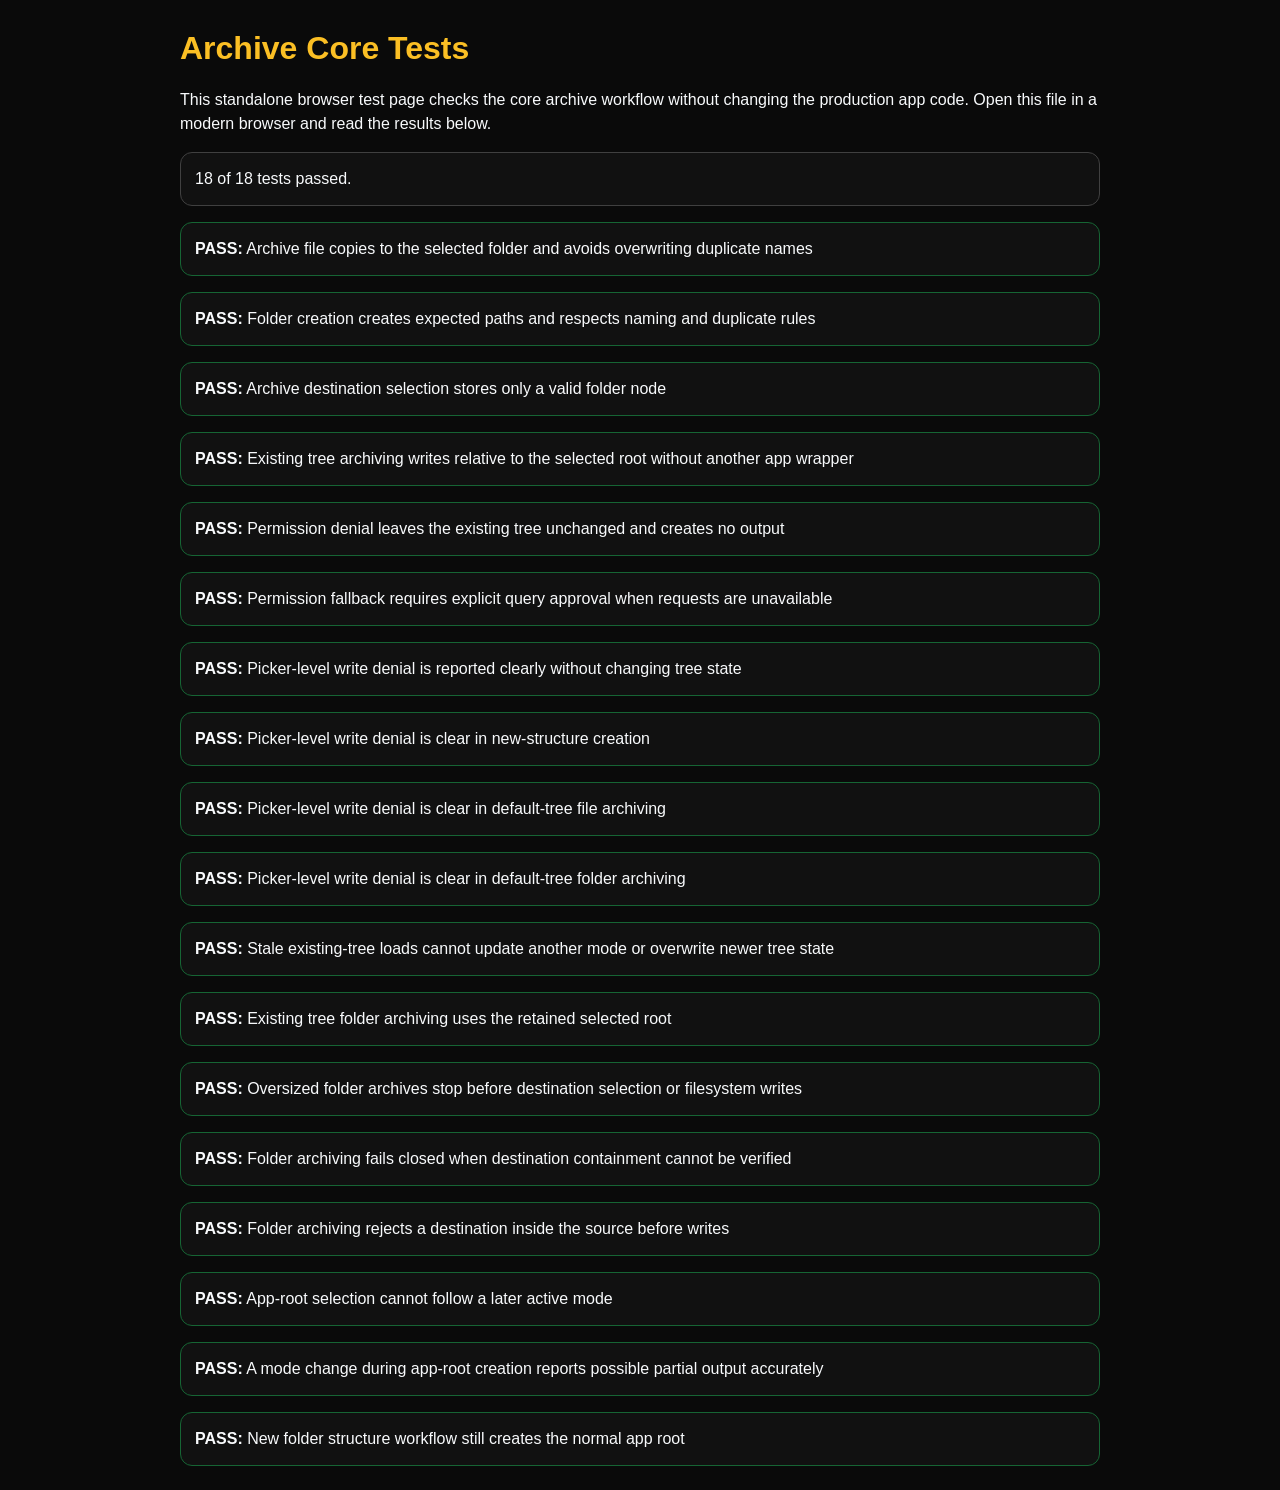
==== tests/archive-core-tests.html @ ddb384cf "Fail closed on unsafe folder destinations" ====
<!DOCTYPE html>
<html lang="en">
<head>
  <meta charset="UTF-8" />
  <meta name="viewport" content="width=device-width, initial-scale=1.0" />
  <title>Archive Core Tests | Organize Your PC</title>
  <style>
    body {
      margin: 0;
      padding: 24px;
      background: #0a0a0a;
      color: #f8fafc;
      font-family: "Segoe UI", Roboto, Arial, sans-serif;
      line-height: 1.5;
    }

    main {
      max-width: 920px;
      margin: 0 auto;
    }

    h1 {
      margin: 0 0 8px;
      color: #fbbf24;
    }

    .summary,
    .test-result,
    .hidden-fixtures {
      margin-top: 16px;
      padding: 14px;
      border: 1px solid #404040;
      border-radius: 12px;
      background: #111111;
    }

    .test-result.pass {
      border-color: #166534;
    }

    .test-result.fail {
      border-color: #b91c1c;
    }

    code {
      color: #fbbf24;
    }

    .hidden-fixtures {
      display: none;
    }
  </style>
</head>
<body>
  <main>
    <h1>Archive Core Tests</h1>
    <p>
      This standalone browser test page checks the core archive workflow without changing the production app code.
      Open this file in a modern browser and read the results below.
    </p>

    <section id="summary" class="summary">Tests have not run yet.</section>
    <section id="results"></section>
  </main>

  <div class="hidden-fixtures" aria-hidden="true">
    <div id="treeContainer"></div>
    <pre id="treeOutput"></pre>
    <div id="archiveTreePreview"></div>
    <div id="archiveResultBox"></div>
    <div id="folderArchiveTreePreview"></div>
    <div id="folderArchiveResultBox"></div>
    <div id="folderArchiveStatusBox"></div>
    <select id="archiveTreeDepthSelect">
      <option value="2" selected>2 levels</option>
    </select>
    <select id="folderArchiveTreeDepthSelect">
      <option value="2" selected>2 levels</option>
    </select>
    <select id="thinkingTypeSelect">
      <option value="001_CHRONOLOGICAL">001 - Chronological</option>
      <option value="002_THEMATIC">002 - Thematic</option>
      <option value="003_FUNCTIONAL">003 - Functional</option>
      <option value="004_ROLE_BASED">004 - Role-based</option>
    </select>
    <input id="folderNameInput" />
    <div id="examplesBox"></div>
  </div>

  <script src="../assets/js/app-state.js"></script>
  <script src="../assets/js/utils.js"></script>
  <script src="../assets/js/error-messages.js"></script>
  <script src="../assets/js/browser-support.js"></script>
  <script src="../assets/js/folder-tree-codes.js"></script>
  <script src="../assets/js/folder-tree.js"></script>
  <script src="../assets/js/folder-tree-render.js"></script>
  <script src="../assets/js/folder-tree-existing.js"></script>
  <script src="../assets/js/folder-creation.js"></script>
  <script src="../assets/js/file-archive.js"></script>
  <script src="../assets/js/folder-archive.js"></script>

  <script>
    "use strict";

    class FakeFileHandle {
      constructor(name, content = "", options = {}) {
        this.kind = "file";
        this.name = name;
        this.content = content;
        this.reportedSize = options.reportedSize ?? null;
      }

      async createWritable() {
        const handle = this;
        const chunks = [];

        return {
          async write(chunk) {
            chunks.push(chunk);
          },
          async close() {
            let content = "";

            for (const chunk of chunks) {
              if (chunk instanceof Blob) {
                content += await chunk.text();
              } else {
                content += String(chunk);
              }
            }

            handle.content = content;
          }
        };
      }

      async getFile() {
        if (this.reportedSize !== null) {
          return { name: this.name, size: this.reportedSize };
        }

        return new File([this.content], this.name);
      }
    }

    class FakeDirectoryHandle {
      constructor(name, options = {}) {
        this.kind = "directory";
        this.name = name;
        this.directories = new Map();
        this.files = new Map();
        this.permissionState = options.permissionState || "granted";
        this.requestPermissionState = options.requestPermissionState || this.permissionState;
        this.events = options.events || [];
        this.parent = options.parent || null;
        this.entriesGate = options.entriesGate || null;
        this.onEntriesStart = options.onEntriesStart || null;
      }

      async queryPermission(options = {}) {
        this.events.push({ type: "query-permission", mode: options.mode, handle: this.name });
        return this.permissionState;
      }

      async requestPermission(options = {}) {
        this.events.push({ type: "request-permission", mode: options.mode, handle: this.name });
        this.permissionState = this.requestPermissionState;
        return this.permissionState;
      }

      async isSameEntry(otherHandle) {
        return this === otherHandle;
      }

      async resolve(possibleChildHandle) {
        const parts = [];
        let current = possibleChildHandle;

        while (current && current !== this) {
          parts.unshift(current.name);
          current = current.parent;
        }

        return current === this ? parts : null;
      }

      async getDirectoryHandle(name, options = {}) {
        if (this.directories.has(name)) {
          return this.directories.get(name);
        }

        if (!options.create) {
          throw new DOMException("Directory not found", "NotFoundError");
        }

        this.events.push({ type: "create-directory", name, handle: this.name });
        const directory = new FakeDirectoryHandle(name, {
          permissionState: this.permissionState,
          requestPermissionState: this.requestPermissionState,
          events: this.events,
          parent: this
        });
        this.directories.set(name, directory);
        return directory;
      }

      async getFileHandle(name, options = {}) {
        if (this.files.has(name)) {
          return this.files.get(name);
        }

        if (!options.create) {
          throw new DOMException("File not found", "NotFoundError");
        }

        this.events.push({ type: "create-file", name, handle: this.name });
        const file = new FakeFileHandle(name);
        this.files.set(name, file);
        return file;
      }

      async *entries() {
        this.onEntriesStart?.();
        if (this.entriesGate) await this.entriesGate;

        for (const entry of this.directories) {
          yield entry;
        }

        for (const entry of this.files) {
          yield entry;
        }
      }
    }

    const tests = [];
    const alerts = [];

    window.alert = message => alerts.push(String(message));
    window.AppModals = {
      closeModal() {}
    };

    function test(name, callback) {
      tests.push({ name, callback });
    }

    function assert(condition, message) {
      if (!condition) {
        throw new Error(message);
      }
    }

    function createDeferred() {
      let resolve;
      const promise = new Promise(resolvePromise => {
        resolve = resolvePromise;
      });

      return { promise, resolve };
    }

    function countOccurrences(value, fragment) {
      return String(value).split(fragment).length - 1;
    }

    function findNodeByName(node, name) {
      if (!node) return null;
      if (node.name === name) return node;

      for (const child of node.children || []) {
        const found = findNodeByName(child, name);
        if (found) return found;
      }

      return null;
    }

    function createTestTree() {
      return {
        id: "documents",
        name: "DOCUMENTS",
        fixed: true,
        branch: null,
        thinkingType: null,
        childLayerType: null,
        children: [
          {
            id: "profile",
            name: "01_PROFILE",
            fixed: true,
            branch: "profile",
            thinkingType: null,
            childLayerType: "003_FUNCTIONAL",
            children: [
              {
                id: "cvs",
                name: "CVS",
                fixed: false,
                branch: "profile",
                thinkingType: "003_FUNCTIONAL",
                childLayerType: null,
                children: []
              }
            ]
          },
          {
            id: "personal",
            name: "02_PERSONAL",
            fixed: true,
            branch: "personal",
            thinkingType: null,
            childLayerType: null,
            children: []
          },
          {
            id: "professional",
            name: "03_PROFESSIONAL",
            fixed: true,
            branch: "professional",
            thinkingType: null,
            childLayerType: null,
            children: []
          }
        ]
      };
    }

    async function getDirectoryByPath(rootHandle, path) {
      const parts = path.split("/").filter(Boolean);
      let currentHandle = rootHandle;

      for (const part of parts) {
        currentHandle = await currentHandle.getDirectoryHandle(part);
      }

      return currentHandle;
    }

    function resetArchiveMode() {
      window.AppState.setActiveMode("archive");
      window.AppState.resetMode("archive");
      window.AppState.setActiveMode("archive");
      window.AppState.setTree(createTestTree());
      window.AppUtils.setText("#archiveResultBox", "");
      window.FolderTreeRender.renderArchivePreview();
    }

    function resetFolderArchiveMode() {
      window.AppState.setActiveMode("archiveFolder");
      window.AppState.resetMode("archiveFolder");
      window.AppState.setActiveMode("archiveFolder");
      window.AppUtils.setText("#folderArchiveResultBox", "");
      window.FolderTreeRender.renderArchivePreview();
    }

    test("Archive file copies to the selected folder and avoids overwriting duplicate names", async () => {
      resetArchiveMode();

      const rootHandle = new FakeDirectoryHandle(window.FolderCreation.appRootFolderName);
      window.showDirectoryPicker = async () => rootHandle;
      window.AppState.setAppRootHandle(rootHandle);

      window.FolderTree.selectArchiveFolder("cvs");
      window.AppState.setLoadedFile(new File(["first version"], "sample.txt", { type: "text/plain" }));

      await window.FileArchive.archiveLoadedFile();

      const destination = await getDirectoryByPath(rootHandle, "01_PROFILE/CVS");
      const firstFile = await destination.getFileHandle("sample.txt");
      assert(firstFile.content === "first version", "The first file was not copied to the selected destination.");

      window.AppState.setLoadedFile(new File(["second version"], "sample.txt", { type: "text/plain" }));
      await window.FileArchive.archiveLoadedFile();

      const duplicateFile = await destination.getFileHandle("sample_copy_1.txt");
      assert(duplicateFile.content === "second version", "The duplicate file did not receive a safe copy name.");
      assert(firstFile.content === "first version", "The original archived file was overwritten.");
    });

    test("Folder creation creates expected paths and respects naming and duplicate rules", async () => {
      const rootHandle = new FakeDirectoryHandle(window.FolderCreation.appRootFolderName);

      await window.FolderCreation.createDirectoryPath(rootHandle, "01_PROFILE/CVS");
      await window.FolderCreation.createDirectoryPath(rootHandle, "02_PERSONAL/HEALTH");

      const cvsFolder = await getDirectoryByPath(rootHandle, "01_PROFILE/CVS");
      const healthFolder = await getDirectoryByPath(rootHandle, "02_PERSONAL/HEALTH");

      assert(cvsFolder.name === "CVS", "The CVS folder was not created correctly.");
      assert(healthFolder.name === "HEALTH", "The HEALTH folder was not created correctly.");
      assert(window.AppUtils.sanitizeFolderName("my folder") === "MY_FOLDER", "Spaces should become underscores and names should be uppercase.");
      assert(window.AppUtils.sanitizeFolderName("bad:name") === "BAD_NAME", "Invalid Windows path characters should be removed.");
      assert(window.AppUtils.sanitizeFolderName("CON") === "", "Windows reserved device names should not be accepted.");

      window.AppState.setActiveMode("buildTree");
      window.AppState.resetMode("buildTree");
      window.AppState.setActiveMode("buildTree");
      alerts.length = 0;

      const input = document.getElementById("folderNameInput");
      const select = document.getElementById("thinkingTypeSelect");
      select.value = "003_FUNCTIONAL";

      window.AppState.state.selectedParentId = "profile";
      input.value = "CVS";
      window.FolderTree.confirmAddFolder();

      window.AppState.state.selectedParentId = "profile";
      input.value = "CVS";
      window.FolderTree.confirmAddFolder();

      const profile = window.FolderTree.findNodeById("profile");
      assert(profile.children.length === 1, "Duplicate sibling folder names should not be added.");
      assert(alerts.includes(window.AppMessages.duplicateFolderName), "A duplicate-folder warning should be shown.");
    });

    test("Archive destination selection stores only a valid folder node", async () => {
      resetArchiveMode();

      assert(window.AppState.state.selectedArchiveFolderId === null, "No archive destination should be selected initially.");

      window.FolderTree.selectArchiveFolder("missing-node");
      assert(window.AppState.state.selectedArchiveFolderId === null, "A missing node should not be accepted as a destination.");

      window.FolderTree.selectArchiveFolder("documents");
      assert(window.AppState.state.selectedArchiveFolderId === null, "The internal DOCUMENTS root should not be accepted as an archive destination.");

      window.FolderTree.selectArchiveFolder("cvs");
      assert(window.AppState.state.selectedArchiveFolderId === "cvs", "A valid folder node should be stored as the selected destination.");
      assert(
        document.getElementById("archiveResultBox").textContent.includes("01_PROFILE/CVS"),
        "The selected destination path should be visible to the user."
      );
    });

    test("Existing tree archiving writes relative to the selected root without another app wrapper", async () => {
      resetArchiveMode();

      const events = [];
      const selectedRoot = new FakeDirectoryHandle(window.FolderCreation.appRootFolderName, {
        permissionState: "prompt",
        requestPermissionState: "granted",
        events
      });
      await selectedRoot.getDirectoryHandle("PROFILE", { create: true });
      events.length = 0;

      let pickerOptions = null;
      window.showDirectoryPicker = async options => {
        pickerOptions = options;
        return selectedRoot;
      };

      await window.FolderTreeExisting.chooseExistingFolderTreeForArchive();
      const selectedRootNode = window.AppState.state.tree.children[0];
      const profileNode = findNodeByName(window.AppState.state.tree, "PROFILE");
      const rootDestination = window.FolderTreeExisting.getArchiveDestination(selectedRootNode.id);

      assert(pickerOptions?.mode === "readwrite", "The existing archive root picker should request read/write access.");
      assert(window.AppState.state.appRootHandle === selectedRoot, "The selected existing root handle should be retained.");
      assert(rootDestination.relativePath === "", "The selected root should resolve to the destination handle itself.");
      assert(rootDestination.displayPath === "Organize Your PC", "The selected root name should appear once in its display path.");
      assert(profileNode, "The existing PROFILE folder should be available as a destination.");

      window.FolderTree.selectArchiveFolder(profileNode.id);
      window.AppState.setLoadedFile(new File(["existing root file"], "existing.txt", { type: "text/plain" }));
      await window.FileArchive.archiveLoadedFile();

      const profileDirectory = await selectedRoot.getDirectoryHandle("PROFILE");
      const archivedFile = await profileDirectory.getFileHandle("existing.txt");
      const resultText = document.getElementById("archiveResultBox").textContent;
      const permissionRequestIndex = events.findIndex(event => event.type === "request-permission");
      const fileCreationIndex = events.findIndex(event => event.type === "create-file" && event.name === "existing.txt");

      assert(archivedFile.content === "existing root file", "The file should be written below the selected existing root.");
      assert(!selectedRoot.directories.has(window.FolderCreation.appRootFolderName), "No additional Organize Your PC wrapper should be created.");
      assert(countOccurrences(resultText, window.FolderCreation.appRootFolderName) === 1, "The selected root name should appear only once in the result path.");
      assert(permissionRequestIndex >= 0 && permissionRequestIndex < fileCreationIndex, "Read/write permission should be requested before file creation.");
    });

    test("Permission denial leaves the existing tree unchanged and creates no output", async () => {
      resetArchiveMode();

      const events = [];
      const deniedRoot = new FakeDirectoryHandle("Denied Existing Root", {
        permissionState: "prompt",
        requestPermissionState: "denied",
        events
      });
      const treeBeforeSelection = window.AppState.state.tree;
      window.showDirectoryPicker = async () => deniedRoot;

      await window.FolderTreeExisting.chooseExistingFolderTreeForArchive();

      assert(document.getElementById("archiveResultBox").textContent === window.FolderCreation.permissionDeniedMessage, "Permission denial should display a clear message.");
      assert(window.AppState.state.tree === treeBeforeSelection, "A denied root should not replace the current archive tree.");
      assert(!events.some(event => event.type === "create-directory" || event.type === "create-file"), "Permission denial should not create partial output.");
    });

    test("Permission fallback requires explicit query approval when requests are unavailable", async () => {
      const promptOnlyHandle = new FakeDirectoryHandle("Prompt Only", {
        permissionState: "prompt"
      });
      promptOnlyHandle.requestPermission = undefined;

      const deniedOnlyHandle = new FakeDirectoryHandle("Denied Only", {
        permissionState: "denied"
      });
      deniedOnlyHandle.requestPermission = undefined;

      const grantedOnlyHandle = new FakeDirectoryHandle("Granted Only", {
        permissionState: "granted"
      });
      grantedOnlyHandle.requestPermission = undefined;

      const legacyHandle = new FakeDirectoryHandle("Legacy Handle");
      legacyHandle.queryPermission = undefined;
      legacyHandle.requestPermission = undefined;

      assert(
        !(await window.FolderCreation.ensureReadWritePermission(promptOnlyHandle)),
        "A prompt query result should not be treated as write permission when requestPermission is unavailable."
      );
      assert(
        !(await window.FolderCreation.ensureReadWritePermission(deniedOnlyHandle)),
        "A denied query result should not be treated as write permission when requestPermission is unavailable."
      );
      assert(
        await window.FolderCreation.ensureReadWritePermission(grantedOnlyHandle),
        "An explicit granted query result should allow writes when requestPermission is unavailable."
      );
      assert(
        await window.FolderCreation.ensureReadWritePermission(legacyHandle),
        "A handle without either permission method should retain the graceful compatibility fallback."
      );
    });

    test("Picker-level write denial is reported clearly without changing tree state", async () => {
      resetArchiveMode();

      const treeBeforeSelection = window.AppState.state.tree;
      const originalEnsureReadWritePermission = window.FolderCreation.ensureReadWritePermission;
      let permissionCheckCalled = false;

      window.FolderCreation.ensureReadWritePermission = async () => {
        permissionCheckCalled = true;
        return true;
      };
      window.showDirectoryPicker = async () => {
        throw new DOMException("The request was denied or cancelled.", "AbortError");
      };

      try {
        await window.FolderTreeExisting.chooseExistingFolderTreeForArchive();
      } finally {
        window.FolderCreation.ensureReadWritePermission = originalEnsureReadWritePermission;
      }

      assert(
        document.getElementById("archiveResultBox").textContent ===
          "Destination selection was cancelled or read/write permission was not granted. No files or folders were created.",
        "Picker-level write denial should explain both possible causes and confirm that no output was created."
      );
      assert(window.AppState.state.tree === treeBeforeSelection, "A picker-level denial should preserve the current archive tree.");
      assert(window.AppState.state.appRootHandle === null, "A picker-level denial should not retain a destination handle.");
      assert(!permissionCheckCalled, "Permission verification should not run when the picker returns no handle.");
    });

    test("Picker-level write denial is clear in new-structure creation", async () => {
      window.AppState.setActiveMode("buildTree");
      window.AppState.resetMode("buildTree");
      window.AppState.setActiveMode("buildTree");
      alerts.length = 0;
      window.showDirectoryPicker = async () => {
        throw new DOMException("The request was denied or cancelled.", "AbortError");
      };

      await window.FolderCreation.createFoldersOnComputer();

      assert(
        alerts.at(-1) === "Destination selection was cancelled or read/write permission was not granted. No files or folders were created.",
        "New-structure picker denial should display the clear write-access message."
      );
    });

    test("Picker-level write denial is clear in default-tree file archiving", async () => {
      resetArchiveMode();
      const treeBeforeArchive = window.AppState.state.tree;
      window.FolderTree.selectArchiveFolder("cvs");
      window.AppState.setLoadedFile(new File(["denied archive"], "denied.txt", { type: "text/plain" }));
      window.showDirectoryPicker = async () => {
        throw new DOMException("The request was denied or cancelled.", "AbortError");
      };

      await window.FileArchive.archiveLoadedFile();

      assert(
        document.getElementById("archiveResultBox").textContent ===
          "Destination selection was cancelled or read/write permission was not granted. No files or folders were created.",
        "File archive picker denial should display the clear write-access message."
      );
      assert(window.AppState.state.tree === treeBeforeArchive, "File archive picker denial should preserve the destination tree.");
      assert(window.AppState.state.appRootHandle === null, "File archive picker denial should not retain a destination handle.");
    });

    test("Picker-level write denial is clear in default-tree folder archiving", async () => {
      resetFolderArchiveMode();
      window.AppState.setTree(createTestTree());
      const treeBeforeArchive = window.AppState.state.tree;
      window.FolderTree.selectArchiveFolder("cvs");
      window.AppState.setLoadedFolder(new FakeDirectoryHandle("Denied Source Folder"));
      window.showDirectoryPicker = async () => {
        throw new DOMException("The request was denied or cancelled.", "AbortError");
      };

      await window.FolderArchive.archiveLoadedFolder();

      assert(
        document.getElementById("folderArchiveResultBox").textContent ===
          "Destination selection was cancelled or read/write permission was not granted. No files or folders were created.",
        "Folder archive picker denial should display the clear write-access message."
      );
      assert(window.AppState.state.tree === treeBeforeArchive, "Folder archive picker denial should preserve the destination tree.");
      assert(window.AppState.state.appRootHandle === null, "Folder archive picker denial should not retain a destination handle.");
    });

    test("Stale existing-tree loads cannot update another mode or overwrite newer tree state", async () => {
      resetArchiveMode();
      window.AppState.resetMode("archiveFolder");

      const archiveState = window.AppState.getModeState("archive");
      const folderArchiveState = window.AppState.getModeState("archiveFolder");
      const initialArchiveTree = archiveState.tree;
      const initialFolderArchiveTree = folderArchiveState.tree;
      const modeChangeGate = createDeferred();
      const modeChangeStarted = createDeferred();
      const delayedModeRoot = new FakeDirectoryHandle("Delayed Mode Root", {
        entriesGate: modeChangeGate.promise,
        onEntriesStart: modeChangeStarted.resolve
      });
      window.showDirectoryPicker = async () => delayedModeRoot;

      const delayedModeLoad = window.FolderTreeExisting.chooseExistingFolderTreeForArchive();
      await modeChangeStarted.promise;
      window.AppState.setActiveMode("archiveFolder");
      modeChangeGate.resolve();
      await delayedModeLoad;

      assert(archiveState.tree === initialArchiveTree, "A load invalidated by a mode change should leave its initiating tree unchanged.");
      assert(archiveState.appRootHandle === null, "A load invalidated by a mode change should not retain its root handle.");
      assert(folderArchiveState.tree === initialFolderArchiveTree, "A delayed load should not replace the newly active mode's tree.");
      assert(folderArchiveState.appRootHandle === null, "A delayed load should not attach its root handle to the newly active mode.");

      resetArchiveMode();
      const newerLoadState = window.AppState.getModeState("archive");
      const olderLoadGate = createDeferred();
      const olderLoadStarted = createDeferred();
      const olderRoot = new FakeDirectoryHandle("Older Root", {
        entriesGate: olderLoadGate.promise,
        onEntriesStart: olderLoadStarted.resolve
      });
      const newerRoot = new FakeDirectoryHandle("Newer Root");
      const pickedRoots = [olderRoot, newerRoot];
      window.showDirectoryPicker = async () => pickedRoots.shift();

      const olderLoad = window.FolderTreeExisting.chooseExistingFolderTreeForArchive();
      await olderLoadStarted.promise;
      await window.FolderTreeExisting.chooseExistingFolderTreeForArchive();
      olderLoadGate.resolve();
      await olderLoad;

      assert(newerLoadState.tree.children[0]?.name === "Newer Root", "An older load should not overwrite the result of a newer load.");
      assert(newerLoadState.appRootHandle === newerRoot, "The newer load should retain only its own selected root handle.");

      resetArchiveMode();
      const replacementState = window.AppState.getModeState("archive");
      const replacementGate = createDeferred();
      const replacementStarted = createDeferred();
      const delayedReplacementRoot = new FakeDirectoryHandle("Delayed Replacement Root", {
        entriesGate: replacementGate.promise,
        onEntriesStart: replacementStarted.resolve
      });
      const replacementTree = createTestTree();
      window.showDirectoryPicker = async () => delayedReplacementRoot;

      const delayedReplacementLoad = window.FolderTreeExisting.chooseExistingFolderTreeForArchive();
      await replacementStarted.promise;
      window.AppState.setTree(replacementTree);
      replacementGate.resolve();
      await delayedReplacementLoad;

      assert(replacementState.tree === replacementTree, "A delayed load should not overwrite a replacement tree.");
      assert(replacementState.appRootHandle === null, "A delayed load should not retain a handle after its tree is replaced.");
    });

    test("Existing tree folder archiving uses the retained selected root", async () => {
      resetFolderArchiveMode();

      const events = [];
      const selectedRoot = new FakeDirectoryHandle("Existing Archive", {
        permissionState: "prompt",
        requestPermissionState: "granted",
        events
      });
      await selectedRoot.getDirectoryHandle("DESTINATION", { create: true });
      events.length = 0;
      window.showDirectoryPicker = async () => selectedRoot;

      await window.FolderTreeExisting.chooseExistingFolderTreeForFolderArchive();
      const destinationNode = findNodeByName(window.AppState.state.tree, "DESTINATION");
      window.FolderTree.selectArchiveFolder(destinationNode.id);

      const sourceFolder = new FakeDirectoryHandle("Source Folder");
      const sourceFile = await sourceFolder.getFileHandle("note.txt", { create: true });
      sourceFile.content = "folder archive content";
      window.AppState.setLoadedFolder(sourceFolder);

      await window.FolderArchive.archiveLoadedFolder();

      const destination = await selectedRoot.getDirectoryHandle("DESTINATION");
      const archivedFolder = await destination.getDirectoryHandle("Source Folder");
      const archivedFile = await archivedFolder.getFileHandle("note.txt");

      assert(archivedFile.content === "folder archive content", "The source folder should be copied below the retained existing root.");
      assert(!selectedRoot.directories.has(window.FolderCreation.appRootFolderName), "Folder archiving should not create an extra app wrapper.");
    });

    test("Oversized folder archives stop before destination selection or filesystem writes", async () => {
      const megabyte = 1024 * 1024;
      const scenarios = [
        {
          expectedReason: "one file is larger than 500 MB",
          createSource() {
            const source = new FakeDirectoryHandle("Single Large File");
            source.files.set("large.bin", new FakeFileHandle("large.bin", "", { reportedSize: 500 * megabyte + 1 }));
            return source;
          }
        },
        {
          expectedReason: "its total size is larger than 1 GB",
          createSource() {
            const source = new FakeDirectoryHandle("Large Total Size");
            for (let index = 1; index <= 3; index += 1) {
              const name = `part-${index}.bin`;
              source.files.set(name, new FakeFileHandle(name, "", { reportedSize: 400 * megabyte }));
            }
            return source;
          }
        },
        {
          expectedReason: "it contains more than 2,000 files",
          createSource() {
            const source = new FakeDirectoryHandle("Too Many Files");
            for (let index = 1; index <= 2001; index += 1) {
              const name = `file-${index}.txt`;
              source.files.set(name, new FakeFileHandle(name, "x"));
            }
            return source;
          }
        },
        {
          expectedReason: "its folder nesting is deeper than 20 levels",
          createSource() {
            const source = new FakeDirectoryHandle("Too Deep");
            let current = source;

            for (let depth = 1; depth <= 21; depth += 1) {
              const child = new FakeDirectoryHandle(`level-${depth}`, { parent: current });
              current.directories.set(child.name, child);
              current = child;
            }

            return source;
          }
        },
        {
          expectedReason: "it contains more than 5,000 files and folders",
          createSource() {
            const source = new FakeDirectoryHandle("Too Many Entries");
            for (let index = 1; index <= 5001; index += 1) {
              const child = new FakeDirectoryHandle(`folder-${index}`, { parent: source });
              source.directories.set(child.name, child);
            }
            return source;
          }
        }
      ];

      for (const scenario of scenarios) {
        resetFolderArchiveMode();
        window.AppState.setTree(createTestTree());
        window.FolderTree.selectArchiveFolder("cvs");
        window.AppState.setLoadedFolder(scenario.createSource());

        let pickerCalls = 0;
        window.showDirectoryPicker = async () => {
          pickerCalls += 1;
          return new FakeDirectoryHandle("Unexpected Destination");
        };

        await window.FolderArchive.archiveLoadedFolder();

        const result = document.getElementById("folderArchiveResultBox").textContent;
        assert(pickerCalls === 0, `${scenario.expectedReason}: destination selection should not start.`);
        assert(result.includes(scenario.expectedReason), `${scenario.expectedReason}: the warning should identify the exceeded limit.`);
        assert(result.includes("No files or folders were created"), `${scenario.expectedReason}: the warning should confirm that no output exists.`);
        assert(result.includes("Copy and Paste in File Explorer"), `${scenario.expectedReason}: the warning should recommend manual copying.`);
      }
    });

    test("Folder archiving fails closed when destination containment cannot be verified", async () => {
      const scenarios = [
        {
          name: "missing resolve",
          configureSource(source) {
            source.resolve = undefined;
          }
        },
        {
          name: "throwing resolve",
          configureSource(source) {
            source.resolve = async () => {
              throw new DOMException("Relationship check failed", "InvalidStateError");
            };
          }
        }
      ];

      for (const scenario of scenarios) {
        resetFolderArchiveMode();
        window.AppState.setTree(createTestTree());
        window.FolderTree.selectArchiveFolder("cvs");

        const source = new FakeDirectoryHandle(`Source ${scenario.name}`);
        scenario.configureSource(source);
        window.AppState.setLoadedFolder(source);

        const selectedParent = new FakeDirectoryHandle(`Destination ${scenario.name}`);
        window.showDirectoryPicker = async () => selectedParent;

        await window.FolderArchive.archiveLoadedFolder();

        const result = document.getElementById("folderArchiveResultBox").textContent;
        assert(
          result.includes("could not safely verify that the destination is outside the source folder"),
          `${scenario.name}: the user should receive a clear containment verification error.`
        );
        assert(result.includes("No files or folders were created"), `${scenario.name}: the message should confirm that no output exists.`);
        assert(
          !selectedParent.directories.has(window.FolderCreation.appRootFolderName),
          `${scenario.name}: the app root must not be created before containment is verified.`
        );
      }
    });

    test("Folder archiving rejects a destination inside the source before writes", async () => {
      resetFolderArchiveMode();
      window.AppState.setTree(createTestTree());
      window.FolderTree.selectArchiveFolder("cvs");

      const source = new FakeDirectoryHandle("Source With Nested Destination");
      const nestedDestination = await source.getDirectoryHandle("Nested Destination", { create: true });
      source.events.length = 0;
      window.AppState.setLoadedFolder(source);
      window.showDirectoryPicker = async () => nestedDestination;

      await window.FolderArchive.archiveLoadedFolder();

      assert(
        document.getElementById("folderArchiveResultBox").textContent ===
          "Archive destination cannot be inside the source folder. Please choose a destination outside the folder you are archiving.",
        "A nested destination should be rejected with the existing clear message."
      );
      assert(
        !nestedDestination.directories.has(window.FolderCreation.appRootFolderName),
        "The app root must not be created inside the source folder."
      );
      assert(
        !source.events.some(event => event.type === "create-directory" || event.type === "create-file"),
        "Containment rejection should not create files or folders."
      );
    });

    test("App-root selection cannot follow a later active mode", async () => {
      resetArchiveMode();

      const archiveState = window.AppState.getModeState("archive");
      const archiveRoot = new FakeDirectoryHandle(window.FolderCreation.appRootFolderName);
      window.FolderCreation.rememberRootHandle(archiveRoot);

      window.AppState.setActiveMode("archiveFolder");
      window.AppState.resetMode("archiveFolder");
      const folderArchiveState = window.AppState.getModeState("archiveFolder");
      const folderArchiveRoot = new FakeDirectoryHandle("Folder Archive Root");
      folderArchiveState.appRootHandle = folderArchiveRoot;
      folderArchiveState.appRootTree = folderArchiveState.tree;

      const permissionStarted = createDeferred();
      const permissionGate = createDeferred();
      archiveRoot.queryPermission = async options => {
        archiveRoot.events.push({ type: "query-permission", mode: options.mode, handle: archiveRoot.name });
        permissionStarted.resolve();
        await permissionGate.promise;
        return "granted";
      };

      window.AppState.setActiveMode("archive");
      const delayedRootRequest = window.FolderCreation.getOrChooseAppRootHandle();
      await permissionStarted.promise;
      window.AppState.setActiveMode("archiveFolder");
      permissionGate.resolve();

      let delayedError = null;
      try {
        await delayedRootRequest;
      } catch (error) {
        delayedError = error;
      }

      assert(delayedError?.code === "STALE_MODE_CONTEXT", "A destination request invalidated by a mode change should be cancelled.");
      assert(archiveState.appRootHandle === archiveRoot, "The initiating mode should retain only its original root handle.");
      assert(folderArchiveState.appRootHandle === folderArchiveRoot, "The newly active mode should retain only its own root handle.");

      resetArchiveMode();
      const pickerArchiveState = window.AppState.getModeState("archive");
      window.AppState.setActiveMode("archiveFolder");
      window.AppState.resetMode("archiveFolder");
      const pickerFolderState = window.AppState.getModeState("archiveFolder");
      const pickerGate = createDeferred();
      const pickerStarted = createDeferred();
      const selectedParent = new FakeDirectoryHandle("Delayed Parent");

      window.AppState.setActiveMode("archive");
      window.showDirectoryPicker = async () => {
        pickerStarted.resolve();
        await pickerGate.promise;
        return selectedParent;
      };

      const delayedPickerRequest = window.FolderCreation.getOrChooseAppRootHandle();
      await pickerStarted.promise;
      window.AppState.setActiveMode("archiveFolder");
      pickerGate.resolve();

      let pickerError = null;
      try {
        await delayedPickerRequest;
      } catch (error) {
        pickerError = error;
      }

      assert(pickerError?.code === "STALE_MODE_CONTEXT", "A picker result invalidated by a mode change should be cancelled.");
      assert(pickerArchiveState.appRootHandle === null, "A stale picker should not attach its handle to the initiating mode.");
      assert(pickerFolderState.appRootHandle === null, "A stale picker should not attach its handle to the newly active mode.");
      assert(!selectedParent.directories.has(window.FolderCreation.appRootFolderName), "A stale picker should not create an app root folder.");
    });

    test("A mode change during app-root creation reports possible partial output accurately", async () => {
      resetArchiveMode();
      window.FolderTree.selectArchiveFolder("cvs");
      window.AppState.setLoadedFile(new File(["stale archive"], "stale.txt", { type: "text/plain" }));

      window.AppState.setActiveMode("archiveFolder");
      window.AppState.resetMode("archiveFolder");
      const folderArchiveState = window.AppState.getModeState("archiveFolder");
      const createGate = createDeferred();
      const createStarted = createDeferred();
      const selectedParent = new FakeDirectoryHandle("Delayed Parent");
      const originalGetDirectoryHandle = selectedParent.getDirectoryHandle.bind(selectedParent);

      selectedParent.getDirectoryHandle = async (name, options = {}) => {
        const handle = await originalGetDirectoryHandle(name, options);
        createStarted.resolve();
        await createGate.promise;
        return handle;
      };

      window.AppState.setActiveMode("archive");
      window.showDirectoryPicker = async () => selectedParent;

      const delayedArchive = window.FileArchive.archiveLoadedFile();
      await createStarted.promise;
      window.AppState.setActiveMode("archiveFolder");
      createGate.resolve();
      await delayedArchive;

      const createdAppRoot = selectedParent.directories.get(window.FolderCreation.appRootFolderName);
      assert(createdAppRoot, "The test should reproduce creation of the app root before stale cancellation.");
      assert(
        document.getElementById("archiveResultBox").textContent === window.FolderCreation.staleAfterWriteMessage,
        "A stale cancellation after folder creation should disclose that partial output may exist."
      );
      assert(createdAppRoot.directories.size === 0, "No archive destination path should be created after stale cancellation.");
      assert(createdAppRoot.files.size === 0, "No archive file should be created after stale cancellation.");
      assert(folderArchiveState.appRootHandle === null, "The stale app root should not be attached to the newly active mode.");
    });

    test("New folder structure workflow still creates the normal app root", async () => {
      window.AppState.setActiveMode("buildTree");
      window.AppState.resetMode("buildTree");
      window.AppState.setActiveMode("buildTree");

      const events = [];
      const selectedParent = new FakeDirectoryHandle("Chosen Parent", {
        permissionState: "prompt",
        requestPermissionState: "granted",
        events
      });
      let pickerOptions = null;
      window.showDirectoryPicker = async options => {
        pickerOptions = options;
        return selectedParent;
      };

      const appRoot = await window.FolderCreation.getOrChooseAppRootHandle();
      await window.FolderCreation.createDirectoryPath(appRoot, "PROFILE");

      assert(pickerOptions?.mode === "readwrite", "The normal destination picker should request read/write access.");
      assert(selectedParent.directories.get(window.FolderCreation.appRootFolderName) === appRoot, "The normal workflow should still create the app root below the chosen parent.");
      assert(appRoot.directories.has("PROFILE"), "The normal workflow should still create tree folders inside the app root.");
    });

    async function runTests() {
      const results = document.getElementById("results");
      const summary = document.getElementById("summary");
      let passed = 0;

      for (const item of tests) {
        const result = document.createElement("article");
        result.className = "test-result";

        try {
          await item.callback();
          passed += 1;
          result.classList.add("pass");
          result.innerHTML = `<strong>PASS:</strong> ${item.name}`;
        } catch (error) {
          result.classList.add("fail");
          result.innerHTML = `<strong>FAIL:</strong> ${item.name}<br><code>${error.message}</code>`;
        }

        results.appendChild(result);
      }

      summary.textContent = `${passed} of ${tests.length} tests passed.`;
    }

    runTests();
  </script>
</body>
</html>
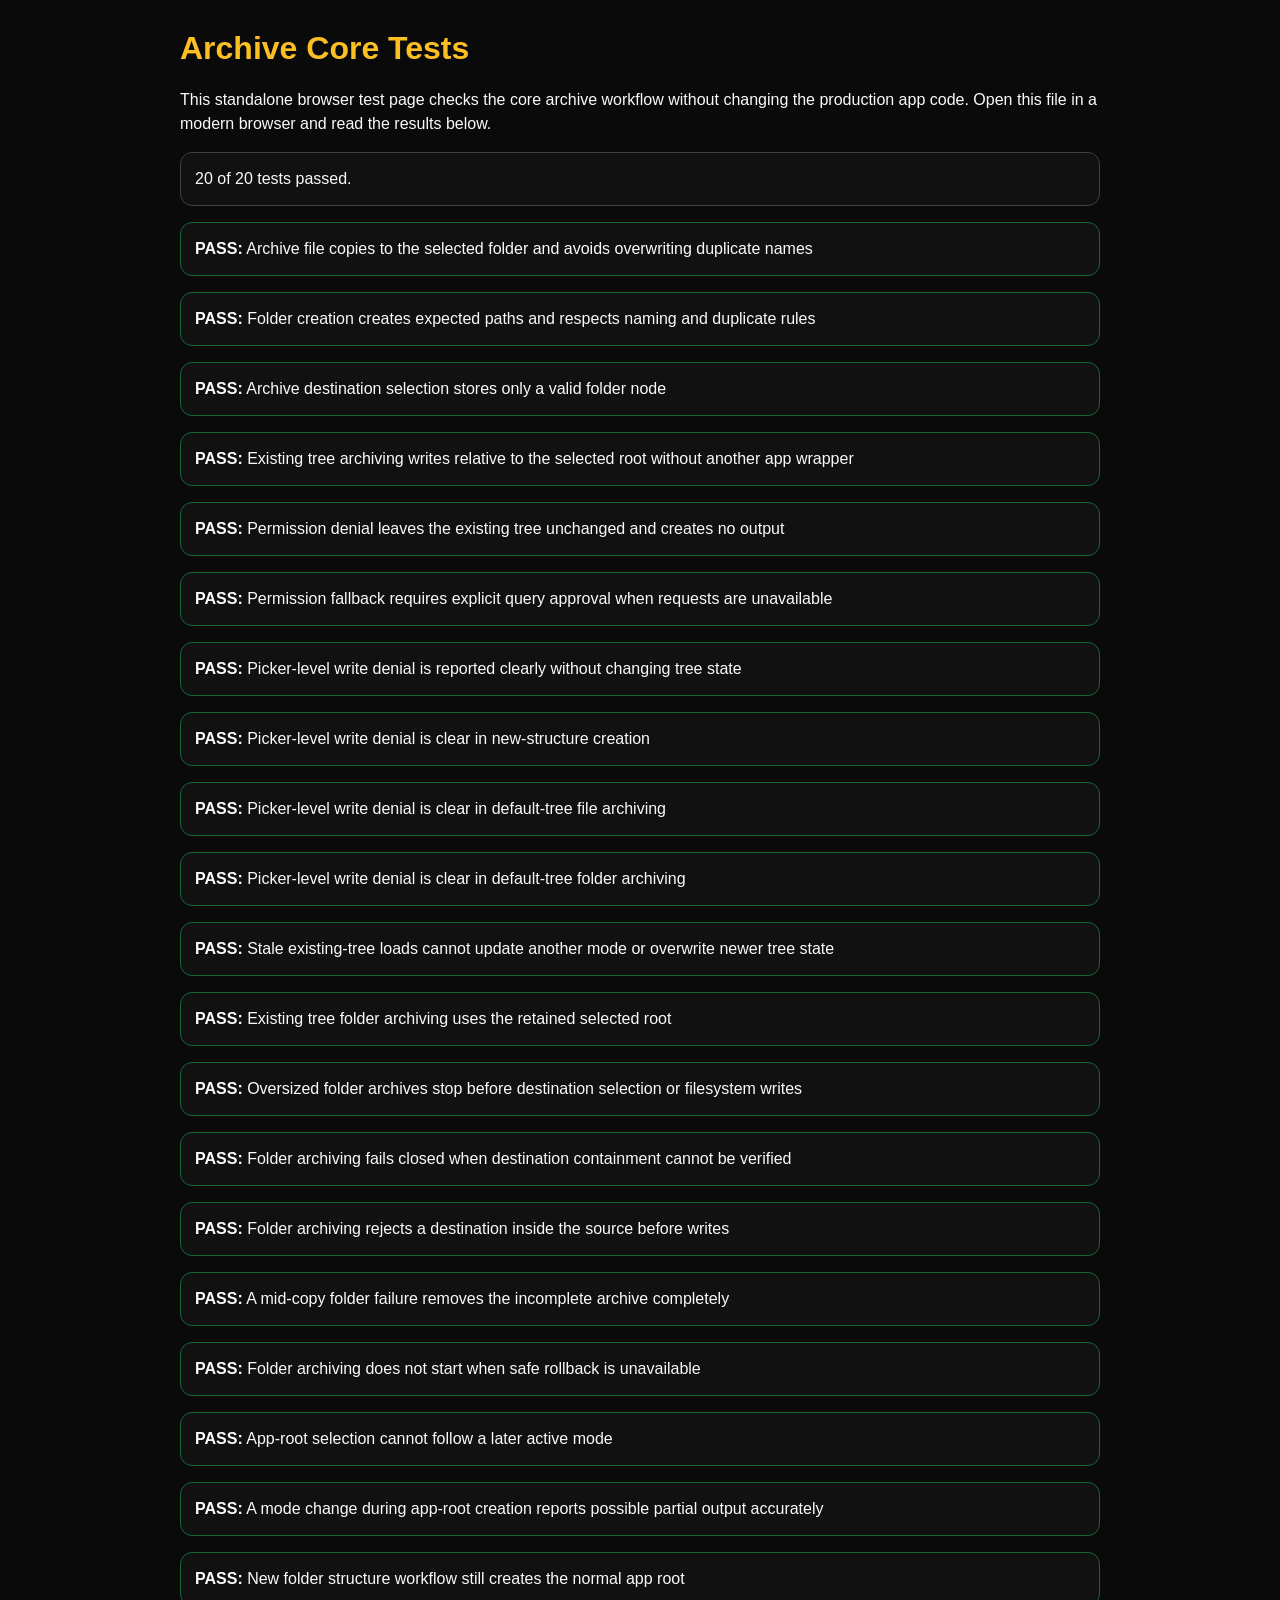
==== commit f3b28b06: "Roll back incomplete folder archives" ====
--- a/tests/archive-core-tests.html
+++ b/tests/archive-core-tests.html
@@ -130,6 +130,9 @@
             }
 
             handle.content = content;
+          },
+          async abort() {
+            chunks.length = 0;
           }
         };
       }
@@ -217,6 +220,26 @@
         const file = new FakeFileHandle(name);
         this.files.set(name, file);
         return file;
+      }
+
+      async removeEntry(name, options = {}) {
+        if (this.files.has(name)) {
+          this.events.push({ type: "remove-file", name, handle: this.name });
+          this.files.delete(name);
+          return;
+        }
+
+        const directory = this.directories.get(name);
+        if (!directory) {
+          throw new DOMException("Entry not found", "NotFoundError");
+        }
+
+        if (!options.recursive && (directory.files.size > 0 || directory.directories.size > 0)) {
+          throw new DOMException("Directory is not empty", "InvalidModificationError");
+        }
+
+        this.events.push({ type: "remove-directory", name, handle: this.name, recursive: Boolean(options.recursive) });
+        this.directories.delete(name);
       }
 
       async *entries() {
@@ -882,6 +905,91 @@
       );
     });
 
+    test("A mid-copy folder failure removes the incomplete archive completely", async () => {
+      resetFolderArchiveMode();
+      window.AppState.setTree(createTestTree());
+      window.FolderTree.selectArchiveFolder("cvs");
+
+      const destinationRoot = new FakeDirectoryHandle(window.FolderCreation.appRootFolderName);
+      window.AppState.state.appRootHandle = destinationRoot;
+      window.AppState.state.appRootTree = window.AppState.state.tree;
+
+      const source = new FakeDirectoryHandle("Rollback Source");
+      for (const name of ["first.txt", "second.txt", "third.txt"]) {
+        const file = await source.getFileHandle(name, { create: true });
+        file.content = name;
+      }
+      window.AppState.setLoadedFolder(source);
+
+      const originalCreateWritable = FakeFileHandle.prototype.createWritable;
+      let writeCount = 0;
+      FakeFileHandle.prototype.createWritable = async function() {
+        const writable = await originalCreateWritable.call(this);
+        const originalWrite = writable.write.bind(writable);
+        writable.write = async chunk => {
+          writeCount += 1;
+          if (writeCount === 2) throw new DOMException("Injected write failure", "QuotaExceededError");
+          return originalWrite(chunk);
+        };
+        return writable;
+      };
+
+      try {
+        await window.FolderArchive.archiveLoadedFolder();
+      } finally {
+        FakeFileHandle.prototype.createWritable = originalCreateWritable;
+      }
+
+      const destination = await getDirectoryByPath(destinationRoot, "01_PROFILE/CVS");
+      assert(
+        !destination.directories.has("Rollback Source"),
+        "The incomplete archived folder should be removed after a write failure."
+      );
+      assert(
+        document.getElementById("folderArchiveResultBox").textContent ===
+          "Folder archiving failed and was cancelled completely. The incomplete archived folder was removed, so no copied files or folders remain.",
+        "The user should be told that the failed archive was fully cancelled and removed."
+      );
+      assert(
+        destinationRoot.events.some(event => event.type === "remove-directory" && event.name === "Rollback Source"),
+        "The rollback should recursively remove the archive target."
+      );
+    });
+
+    test("Folder archiving does not start when safe rollback is unavailable", async () => {
+      resetFolderArchiveMode();
+      window.AppState.setTree(createTestTree());
+      window.FolderTree.selectArchiveFolder("cvs");
+
+      const destinationRoot = new FakeDirectoryHandle(window.FolderCreation.appRootFolderName);
+      const destination = await window.FolderCreation.createDirectoryPath(destinationRoot, "01_PROFILE/CVS");
+      destination.removeEntry = undefined;
+      destinationRoot.events.length = 0;
+      window.AppState.state.appRootHandle = destinationRoot;
+      window.AppState.state.appRootTree = window.AppState.state.tree;
+
+      const source = new FakeDirectoryHandle("Unsupported Rollback Source");
+      const file = await source.getFileHandle("note.txt", { create: true });
+      file.content = "not copied";
+      window.AppState.setLoadedFolder(source);
+
+      await window.FolderArchive.archiveLoadedFolder();
+
+      assert(
+        !destination.directories.has("Unsupported Rollback Source"),
+        "No archive folder should be created when rollback is unavailable."
+      );
+      assert(
+        document.getElementById("folderArchiveResultBox").textContent ===
+          "This browser cannot safely remove an incomplete folder archive. The archive was not started. Please copy the folder manually using File Explorer.",
+        "The user should receive a clear safe fallback message."
+      );
+      assert(
+        !destinationRoot.events.some(event => event.type === "create-file"),
+        "No file should be written when rollback support is unavailable."
+      );
+    });
+
     test("App-root selection cannot follow a later active mode", async () => {
       resetArchiveMode();
 
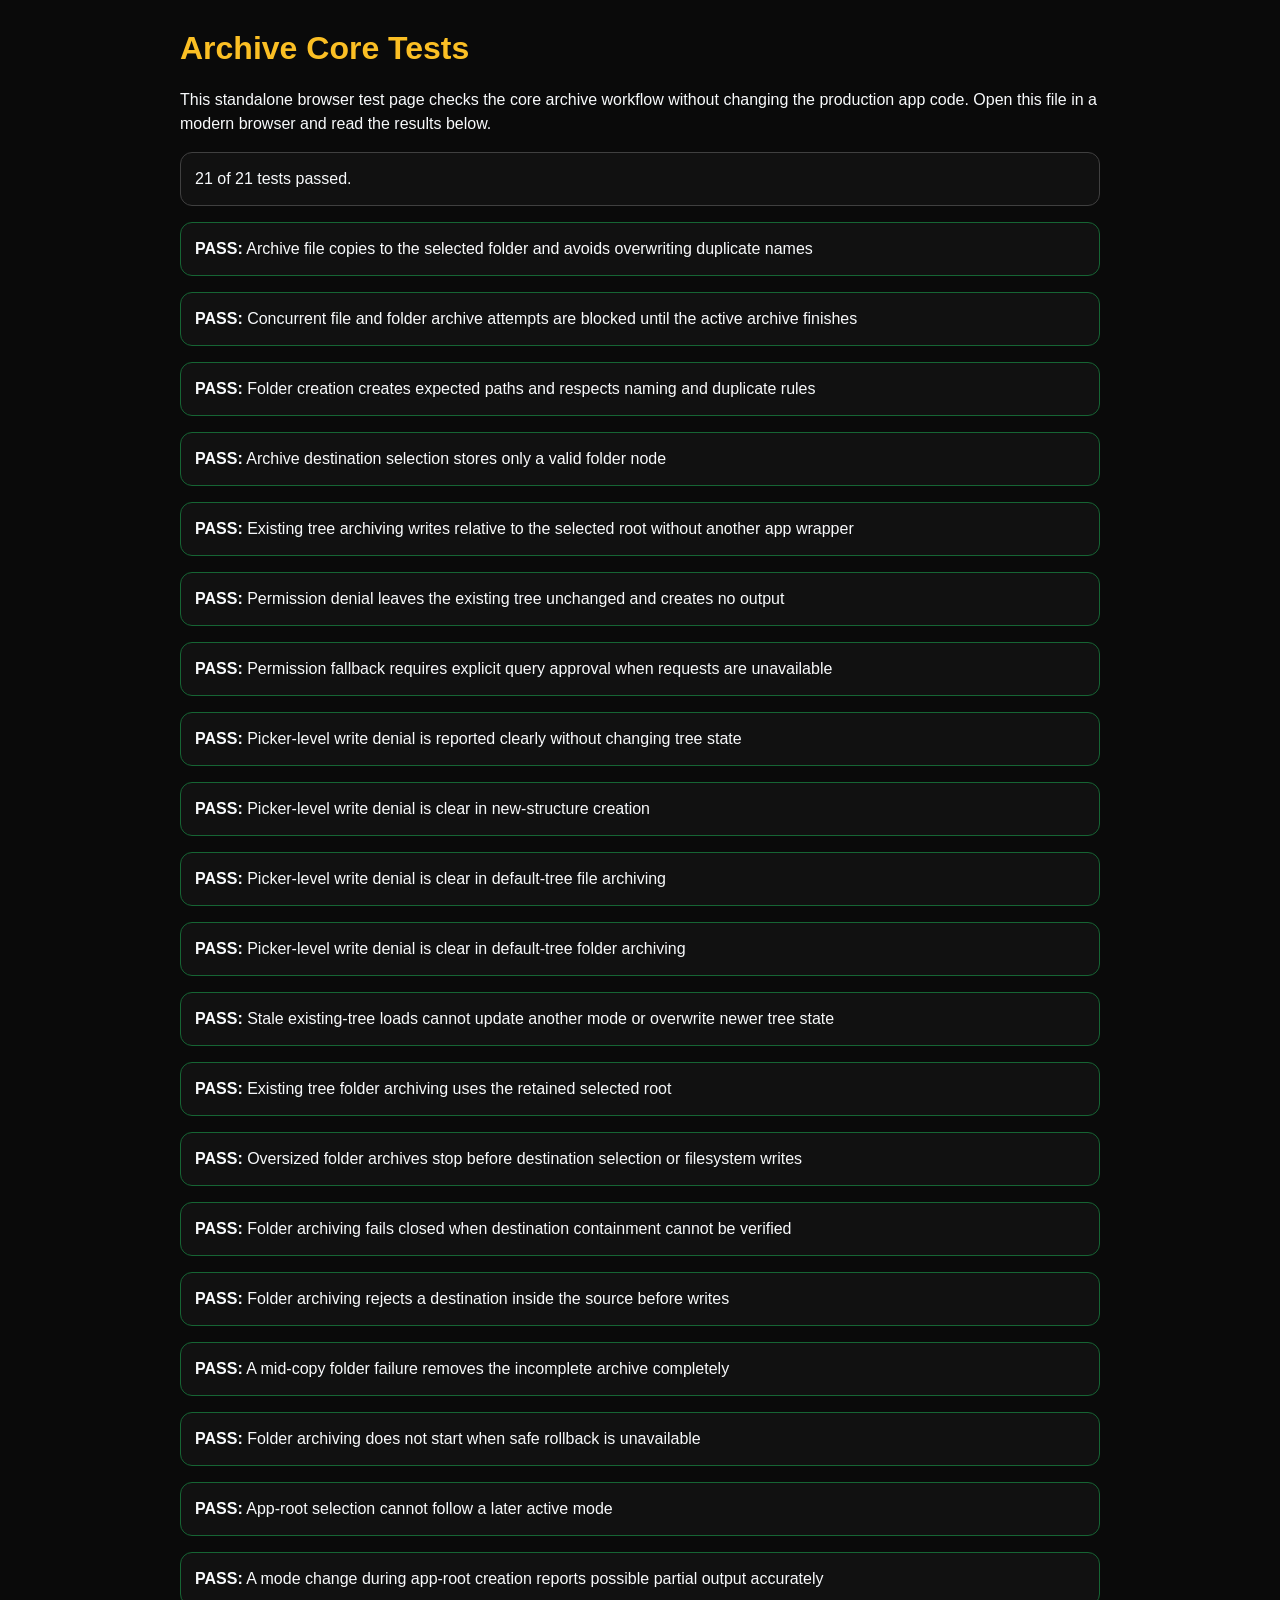
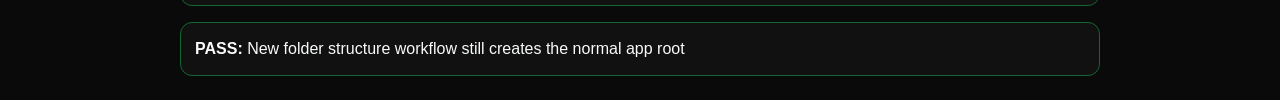
==== commit 08af5979: "Prevent concurrent archive operations" ====
--- a/tests/archive-core-tests.html
+++ b/tests/archive-core-tests.html
@@ -71,6 +71,8 @@
     <div id="folderArchiveTreePreview"></div>
     <div id="folderArchiveResultBox"></div>
     <div id="folderArchiveStatusBox"></div>
+    <button type="button" id="archiveFileButton">Archive the File</button>
+    <button type="button" id="archiveFolderButton">Archive the Folder</button>
     <select id="archiveTreeDepthSelect">
       <option value="2" selected>2 levels</option>
     </select>
@@ -96,6 +98,7 @@
   <script src="../assets/js/folder-tree-render.js"></script>
   <script src="../assets/js/folder-tree-existing.js"></script>
   <script src="../assets/js/folder-creation.js"></script>
+  <script src="../assets/js/archive-operation.js"></script>
   <script src="../assets/js/file-archive.js"></script>
   <script src="../assets/js/folder-archive.js"></script>
 
@@ -401,6 +404,62 @@
       assert(firstFile.content === "first version", "The original archived file was overwritten.");
     });
 
+    test("Concurrent file and folder archive attempts are blocked until the active archive finishes", async () => {
+      resetArchiveMode();
+
+      const rootHandle = new FakeDirectoryHandle(window.FolderCreation.appRootFolderName);
+      const permissionStarted = createDeferred();
+      const permissionGate = createDeferred();
+      let permissionQueryCount = 0;
+
+      rootHandle.queryPermission = async options => {
+        rootHandle.events.push({ type: "query-permission", mode: options.mode, handle: rootHandle.name });
+        permissionQueryCount += 1;
+        if (permissionQueryCount === 1) {
+          permissionStarted.resolve();
+          await permissionGate.promise;
+        }
+        return "granted";
+      };
+
+      window.FolderCreation.rememberRootHandle(rootHandle);
+      window.FolderTree.selectArchiveFolder("cvs");
+      window.AppState.setLoadedFile(new File(["single archive"], "single.txt", { type: "text/plain" }));
+
+      const archiveFileButton = document.getElementById("archiveFileButton");
+      const archiveFolderButton = document.getElementById("archiveFolderButton");
+      archiveFileButton.disabled = false;
+      archiveFolderButton.disabled = false;
+
+      const firstArchive = window.FileArchive.archiveLoadedFile();
+      await permissionStarted.promise;
+
+      assert(archiveFileButton.disabled, "The file archive button should be disabled while an archive is active.");
+      assert(archiveFolderButton.disabled, "The folder archive button should be disabled while an archive is active.");
+
+      await window.FileArchive.archiveLoadedFile();
+      assert(
+        document.getElementById("archiveResultBox").textContent === window.AppMessages.archiveAlreadyInProgress,
+        "A second file archive attempt should display the active-operation message."
+      );
+
+      await window.FolderArchive.archiveLoadedFolder();
+      assert(
+        document.getElementById("folderArchiveResultBox").textContent === window.AppMessages.archiveAlreadyInProgress,
+        "A folder archive attempt should be blocked by an active file archive."
+      );
+      assert(!rootHandle.events.some(event => event.type === "create-file"), "No file should be created before the active archive resumes.");
+
+      permissionGate.resolve();
+      await firstArchive;
+
+      const destination = await getDirectoryByPath(rootHandle, "01_PROFILE/CVS");
+      assert(destination.files.has("single.txt"), "The original archive should finish successfully after the delay.");
+      assert(!destination.files.has("single_copy_1.txt"), "The blocked archive attempt should not create a duplicate file.");
+      assert(!archiveFileButton.disabled, "The file archive button should be restored after completion.");
+      assert(!archiveFolderButton.disabled, "The folder archive button should be restored after completion.");
+    });
+
     test("Folder creation creates expected paths and respects naming and duplicate rules", async () => {
       const rootHandle = new FakeDirectoryHandle(window.FolderCreation.appRootFolderName);
 
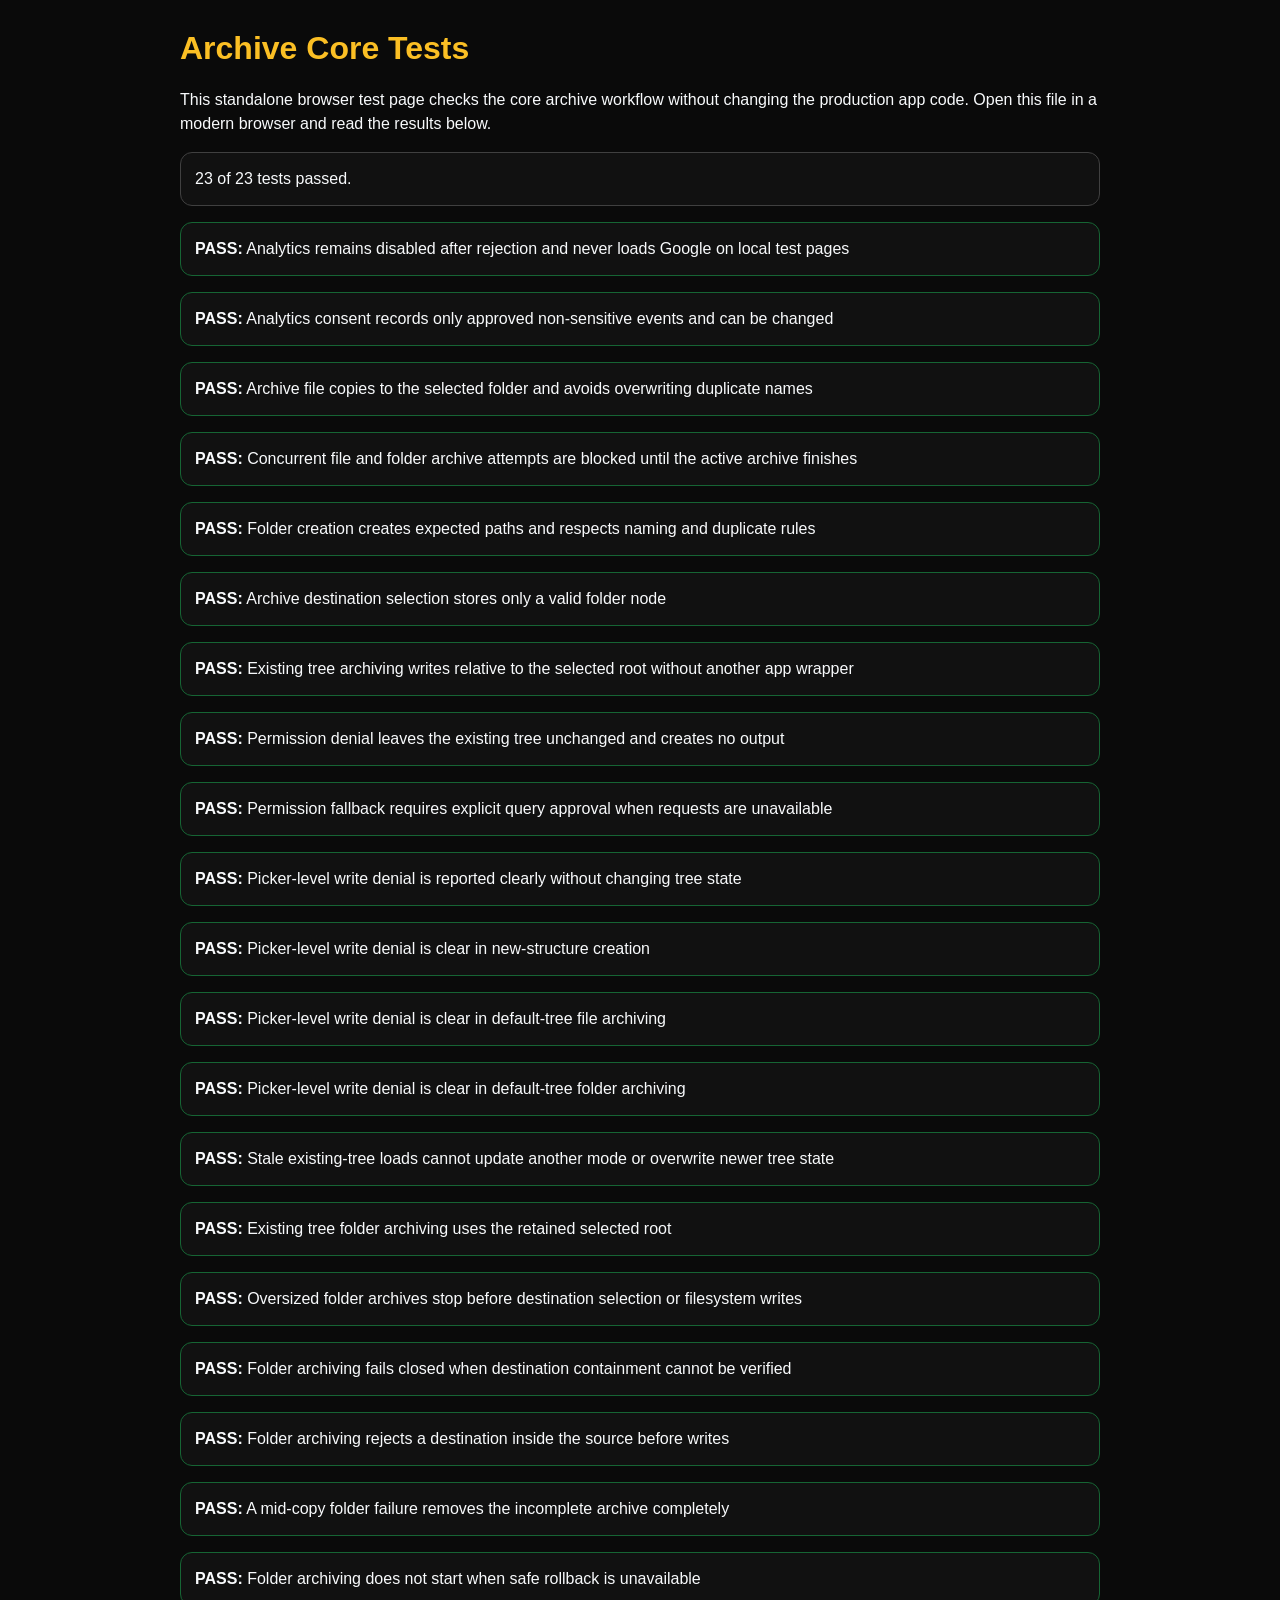
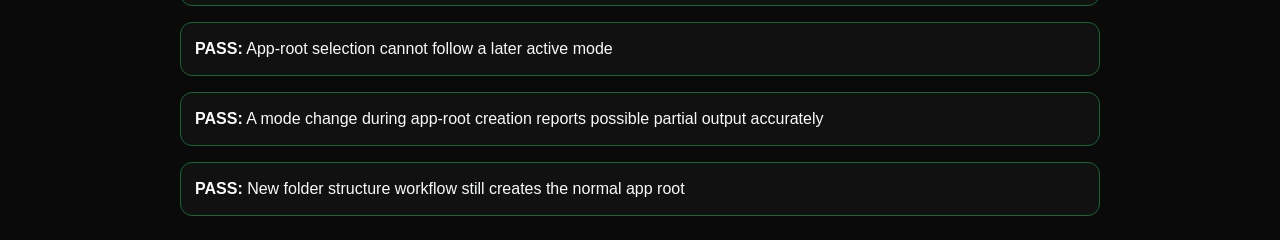
==== commit 55a770fd: "Add consent-based usage analytics" ====
--- a/tests/archive-core-tests.html
+++ b/tests/archive-core-tests.html
@@ -87,12 +87,19 @@
     </select>
     <input id="folderNameInput" />
     <div id="examplesBox"></div>
+    <section id="privacyNotice" hidden>
+      <p id="analyticsConsentStatus"></p>
+      <button type="button" id="allowAnalyticsButton">Allow analytics</button>
+      <button type="button" id="rejectAnalyticsButton">Reject analytics</button>
+    </section>
   </div>
 
   <script src="../assets/js/app-state.js"></script>
   <script src="../assets/js/utils.js"></script>
   <script src="../assets/js/error-messages.js"></script>
   <script src="../assets/js/browser-support.js"></script>
+  <script src="../assets/js/analytics.js"></script>
+  <script src="../assets/js/privacy-notice.js"></script>
   <script src="../assets/js/folder-tree-codes.js"></script>
   <script src="../assets/js/folder-tree.js"></script>
   <script src="../assets/js/folder-tree-render.js"></script>
@@ -276,6 +283,74 @@
         throw new Error(message);
       }
     }
+
+    test("Analytics remains disabled after rejection and never loads Google on local test pages", async () => {
+      const storageKey = "organizeYourPcAnalyticsConsent";
+      const previousConsent = localStorage.getItem(storageKey);
+
+      try {
+        localStorage.removeItem(storageKey);
+        window.dataLayer = [];
+        window.gtag = undefined;
+        window.AppAnalytics.initialize();
+        window.AppAnalytics.denyConsent();
+
+        const tracked = window.AppAnalytics.trackEvent("file_archive_completed");
+        assert(tracked === false, "Rejected analytics consent should block app events.");
+        assert(
+          !document.querySelector('script[data-optional-analytics="true"]'),
+          "The Google Analytics script should not load on a local test page."
+        );
+        assert(
+          !window.dataLayer.some(entry => entry[0] === "event"),
+          "No analytics event should be queued after rejection."
+        );
+      } finally {
+        if (previousConsent === null) localStorage.removeItem(storageKey);
+        else localStorage.setItem(storageKey, previousConsent);
+      }
+    });
+
+    test("Analytics consent records only approved non-sensitive events and can be changed", async () => {
+      const storageKey = "organizeYourPcAnalyticsConsent";
+      const previousConsent = localStorage.getItem(storageKey);
+
+      try {
+        localStorage.removeItem(storageKey);
+        window.dataLayer = [];
+        window.gtag = undefined;
+        window.AppPrivacyNotice.showNoticeIfNeeded();
+        assert(!document.getElementById("privacyNotice").hidden, "A new visitor should be shown the analytics choice.");
+
+        window.AppPrivacyNotice.allowAnalytics();
+        assert(window.AppAnalytics.getConsent() === "granted", "Allow should store granted analytics consent.");
+        assert(document.getElementById("privacyNotice").hidden, "The notice should close after a choice.");
+
+        const tracked = window.AppAnalytics.trackEvent("archive_failed", {
+          archive_type: "file",
+          file_name: "private-name.txt",
+          file_path: "C:/private/path"
+        });
+        const eventEntry = [...window.dataLayer].reverse().find(entry => entry[0] === "event");
+
+        assert(tracked === true, "An approved event should be queued after consent.");
+        assert(eventEntry?.[1] === "archive_failed", "The approved event name should be retained.");
+        assert(eventEntry?.[2]?.archive_type === "file", "The non-sensitive archive type should be retained.");
+        assert(!("file_name" in eventEntry[2]), "File names must never be included in analytics events.");
+        assert(!("file_path" in eventEntry[2]), "File paths must never be included in analytics events.");
+        assert(
+          window.AppAnalytics.trackEvent("unapproved_event", { file_name: "private-name.txt" }) === false,
+          "Events outside the fixed allowlist should be rejected."
+        );
+
+        window.AppPrivacyNotice.showNotice();
+        window.AppPrivacyNotice.rejectAnalytics();
+        assert(window.AppAnalytics.getConsent() === "denied", "Reject should replace a previous granted choice.");
+      } finally {
+        if (previousConsent === null) localStorage.removeItem(storageKey);
+        else localStorage.setItem(storageKey, previousConsent);
+      }
+    });
 
     function createDeferred() {
       let resolve;
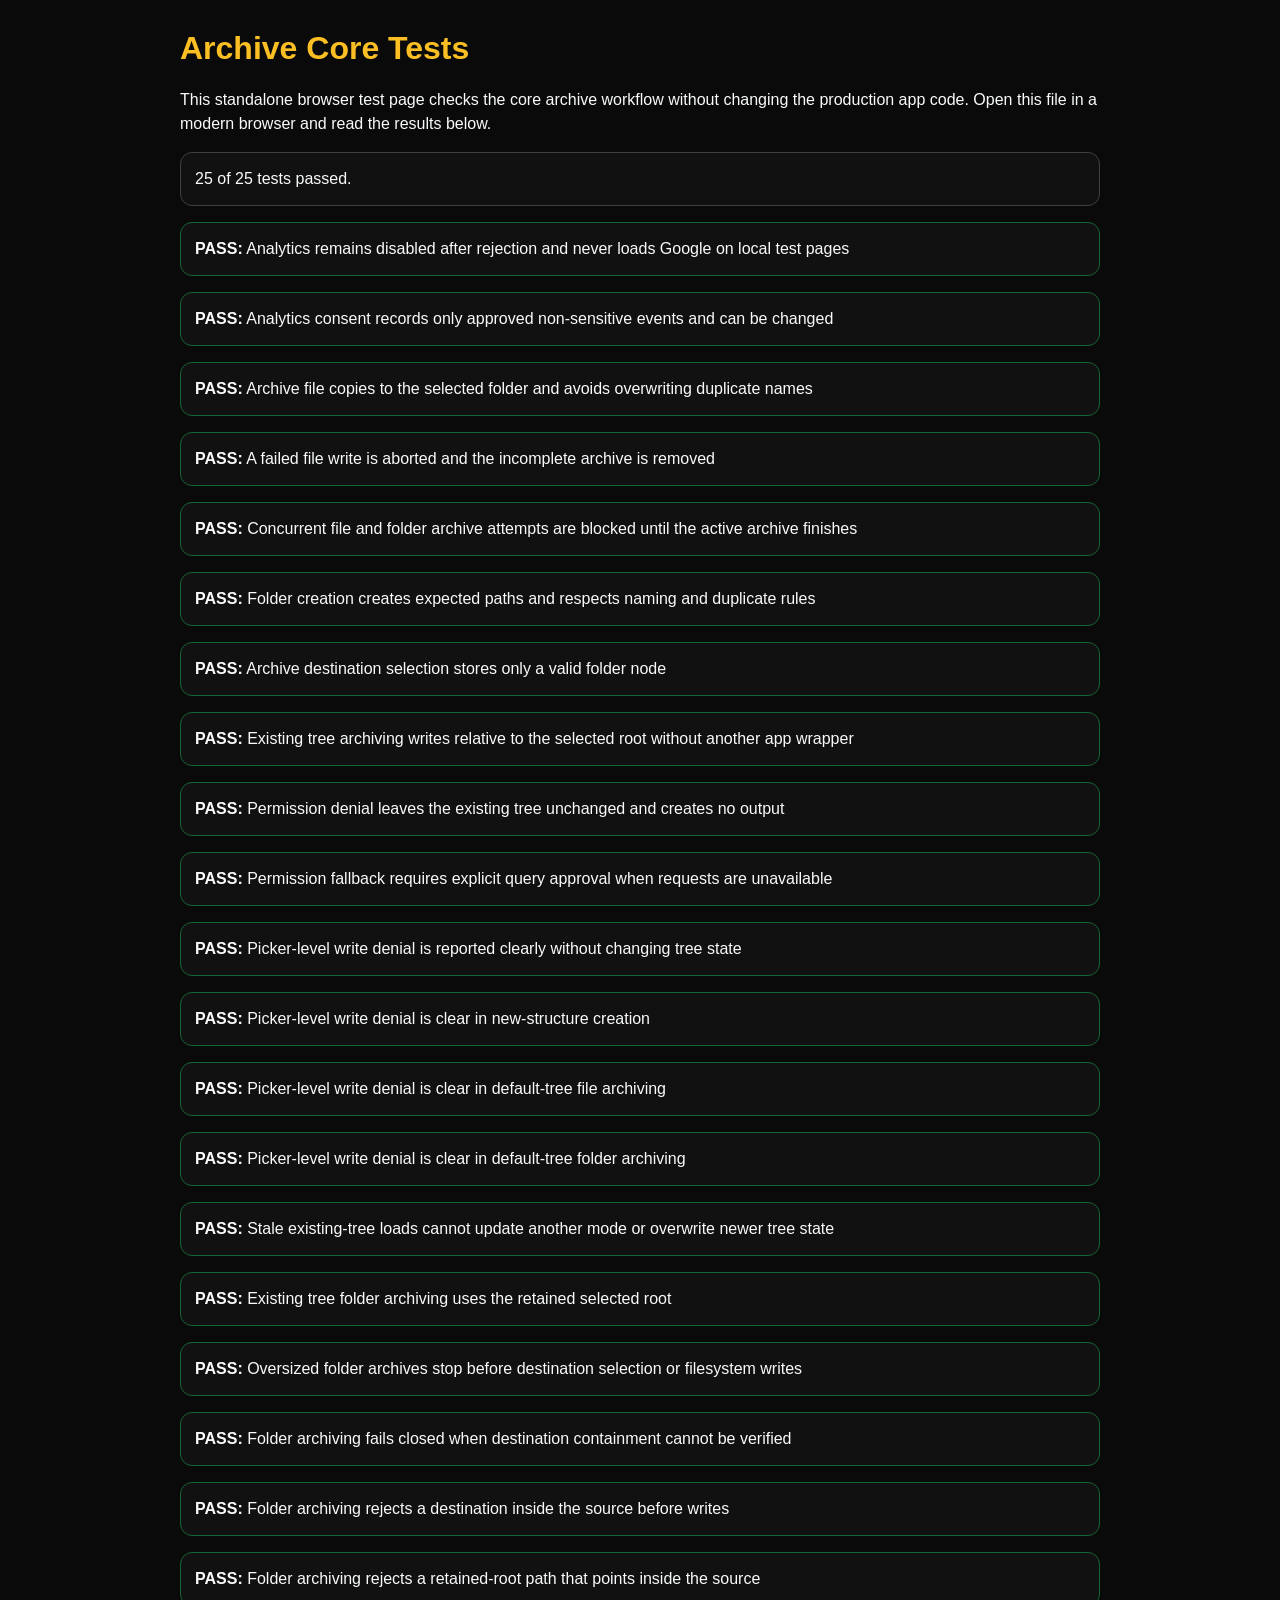
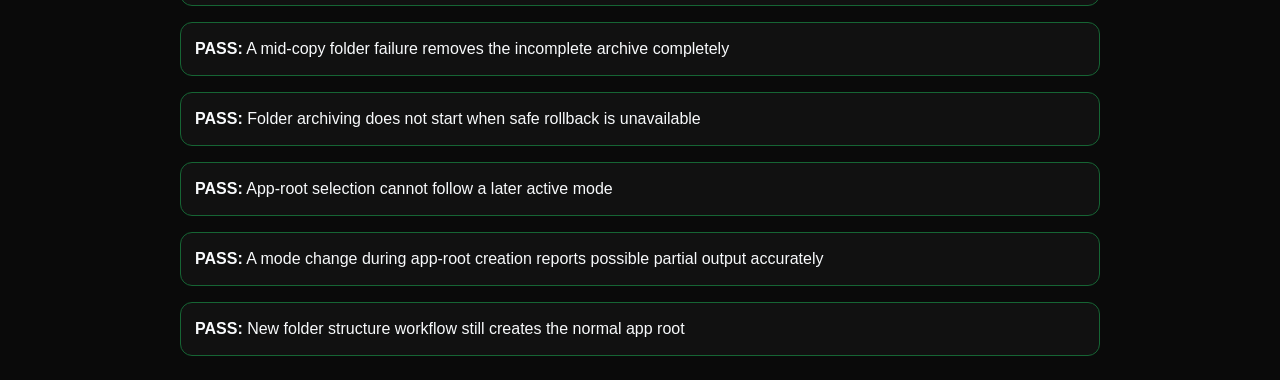
==== commit e35f53b3: "Fix A1 and A2 archive safety issues" ====
--- a/tests/archive-core-tests.html
+++ b/tests/archive-core-tests.html
@@ -479,6 +479,56 @@
       assert(firstFile.content === "first version", "The original archived file was overwritten.");
     });
 
+    test("A failed file write is aborted and the incomplete archive is removed", async () => {
+      resetArchiveMode();
+
+      const rootHandle = new FakeDirectoryHandle(window.FolderCreation.appRootFolderName);
+      const destination = await window.FolderCreation.createDirectoryPath(rootHandle, "01_PROFILE/CVS");
+      rootHandle.events.length = 0;
+      window.FolderCreation.rememberRootHandle(rootHandle);
+      window.FolderTree.selectArchiveFolder("cvs");
+      window.AppState.setLoadedFile(new File(["complete source"], "partial.txt", { type: "text/plain" }));
+
+      const originalCreateWritable = FakeFileHandle.prototype.createWritable;
+      let abortCalled = false;
+      let closeCalled = false;
+      FakeFileHandle.prototype.createWritable = async function() {
+        const handle = this;
+        return {
+          async write() {
+            handle.content = "partial output";
+            throw new DOMException("Injected write failure", "QuotaExceededError");
+          },
+          async close() {
+            closeCalled = true;
+          },
+          async abort() {
+            abortCalled = true;
+          }
+        };
+      };
+
+      try {
+        await window.FileArchive.archiveLoadedFile();
+      } finally {
+        FakeFileHandle.prototype.createWritable = originalCreateWritable;
+      }
+
+      assert(abortCalled, "A failed file write should abort its writable stream.");
+      assert(!closeCalled, "A failed file write should not close and commit the writable stream.");
+      assert(!destination.files.has("partial.txt"), "The incomplete archived file should be removed.");
+      assert(window.AppState.state.loadedFile.name === "partial.txt", "The original selected file should remain unchanged.");
+      assert(
+        document.getElementById("archiveResultBox").textContent ===
+          "File archiving failed and was cancelled completely. The incomplete archived file was removed, so no partial copy remains.",
+        "The user should be told that the incomplete file was removed."
+      );
+      assert(
+        rootHandle.events.some(event => event.type === "remove-file" && event.name === "partial.txt"),
+        "The rollback should remove the incomplete file entry."
+      );
+    });
+
     test("Concurrent file and folder archive attempts are blocked until the active archive finishes", async () => {
       resetArchiveMode();
 
@@ -1039,6 +1089,40 @@
       );
     });
 
+    test("Folder archiving rejects a retained-root path that points inside the source", async () => {
+      resetFolderArchiveMode();
+
+      const selectedRoot = new FakeDirectoryHandle("Existing Root");
+      const source = await selectedRoot.getDirectoryHandle("SOURCE", { create: true });
+      const nestedDestination = await source.getDirectoryHandle("NESTED", { create: true });
+      const sourceFile = await source.getFileHandle("source.txt", { create: true });
+      sourceFile.content = "source content";
+      selectedRoot.events.length = 0;
+      window.showDirectoryPicker = async () => selectedRoot;
+
+      await window.FolderTreeExisting.chooseExistingFolderTreeForFolderArchive();
+      const nestedNode = findNodeByName(window.AppState.state.tree, "NESTED");
+      window.FolderTree.selectArchiveFolder(nestedNode.id);
+      window.AppState.setLoadedFolder(source);
+      selectedRoot.events.length = 0;
+
+      await window.FolderArchive.archiveLoadedFolder();
+
+      assert(
+        document.getElementById("folderArchiveResultBox").textContent ===
+          "Archive destination cannot be inside the source folder. Please choose a destination outside the folder you are archiving.",
+        "A retained root with a relative destination inside the source should be rejected."
+      );
+      assert(
+        !nestedDestination.directories.has("SOURCE") && !nestedDestination.directories.has("SOURCE_copy_1"),
+        "No archive target should be created inside the source folder."
+      );
+      assert(
+        !selectedRoot.events.some(event => event.type === "create-directory" || event.type === "create-file"),
+        "The final destination containment check should run before any filesystem writes."
+      );
+    });
+
     test("A mid-copy folder failure removes the incomplete archive completely", async () => {
       resetFolderArchiveMode();
       window.AppState.setTree(createTestTree());
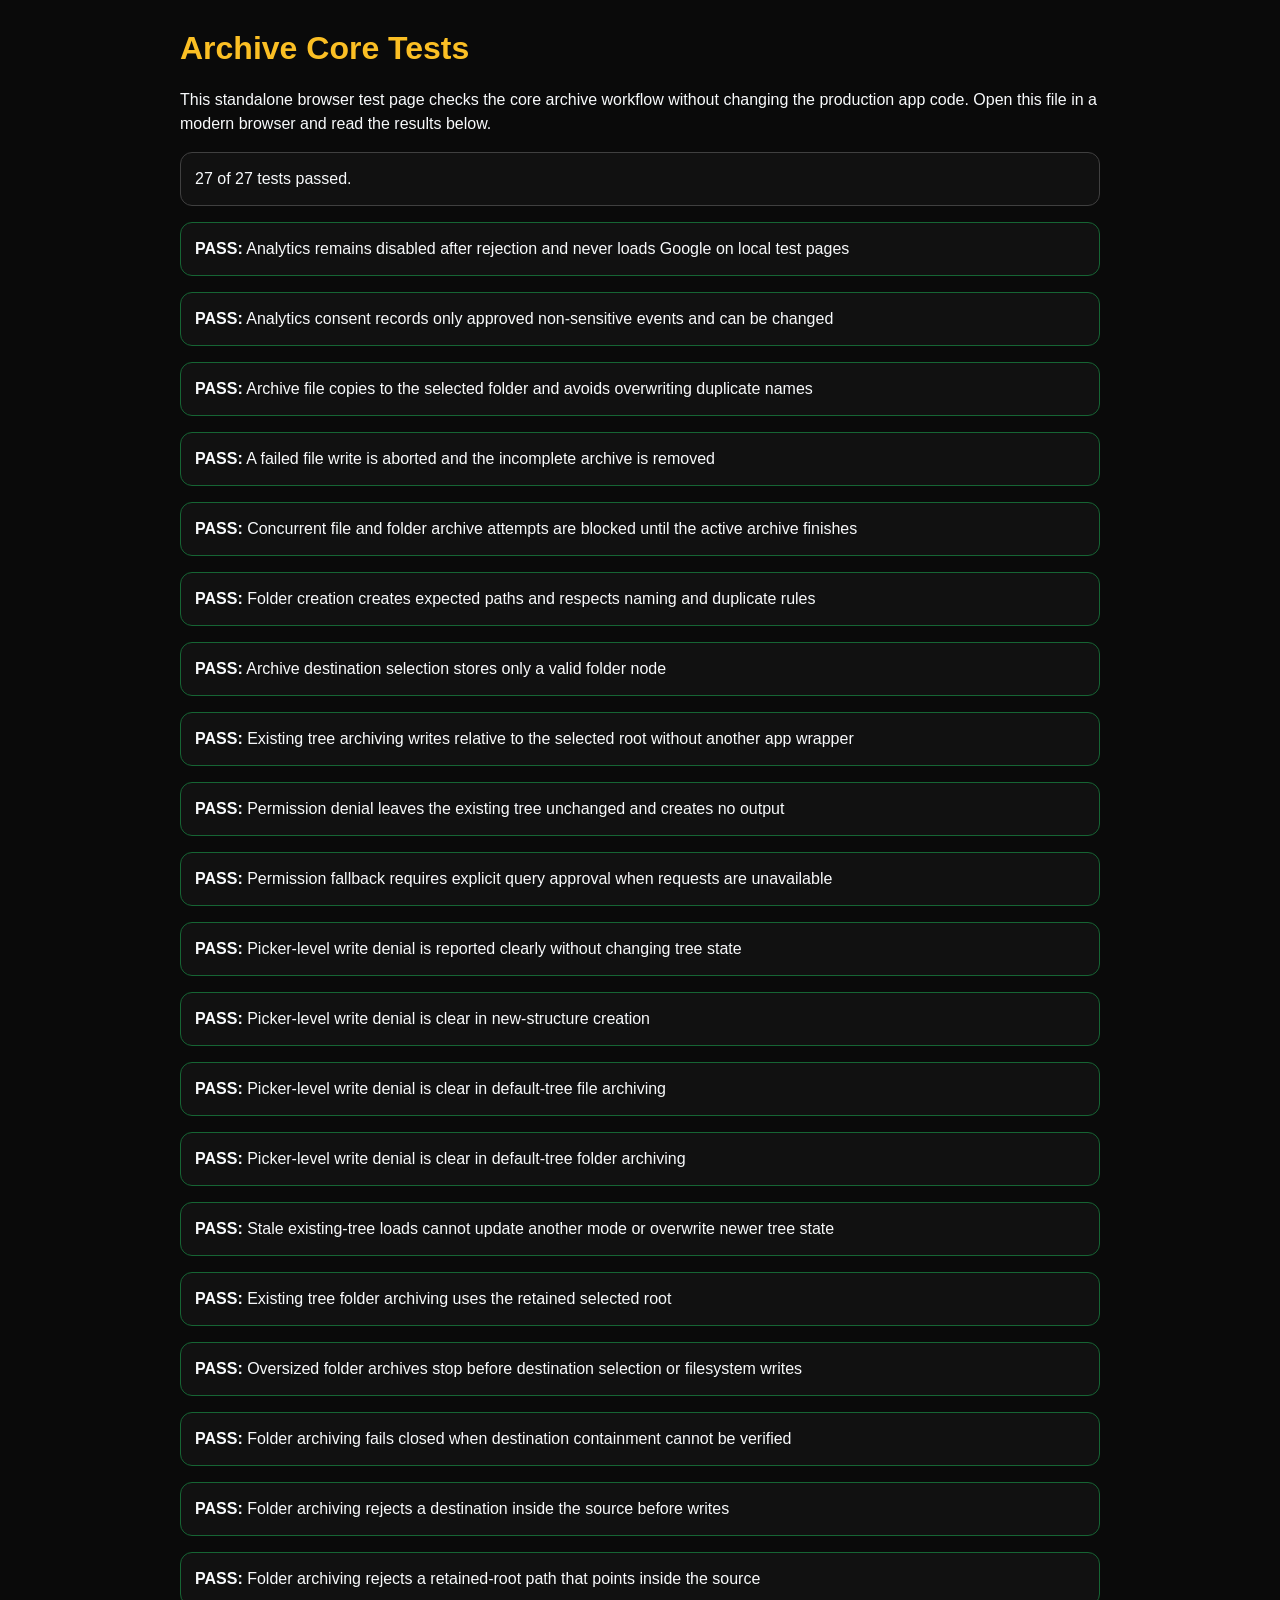
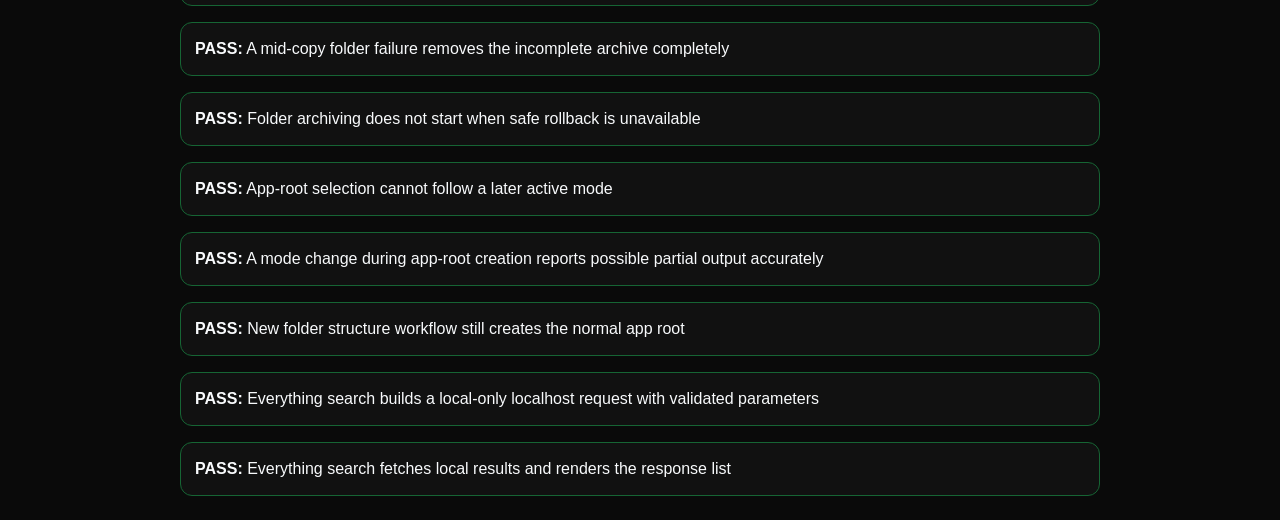
==== commit 82b537a3: "Add optional Everything localhost companion integration" ====
--- a/tests/archive-core-tests.html
+++ b/tests/archive-core-tests.html
@@ -71,6 +71,20 @@
     <div id="folderArchiveTreePreview"></div>
     <div id="folderArchiveResultBox"></div>
     <div id="folderArchiveStatusBox"></div>
+    <section id="everythingSearchPanel">
+      <form id="everythingSearchForm">
+        <input id="everythingSearchInput" />
+        <select id="everythingSearchTypeSelect">
+          <option value="all" selected>All</option>
+          <option value="file">Files only</option>
+          <option value="folder">Folders only</option>
+        </select>
+        <input id="everythingSearchLimitInput" value="20" />
+        <button type="submit" id="everythingSearchButton">Search</button>
+      </form>
+      <div id="everythingSearchStatus"></div>
+      <div id="everythingSearchResults"></div>
+    </section>
     <button type="button" id="archiveFileButton">Archive the File</button>
     <button type="button" id="archiveFolderButton">Archive the Folder</button>
     <select id="archiveTreeDepthSelect">
@@ -108,6 +122,7 @@
   <script src="../assets/js/archive-operation.js"></script>
   <script src="../assets/js/file-archive.js"></script>
   <script src="../assets/js/folder-archive.js"></script>
+  <script src="../assets/js/everything-search.js"></script>
 
   <script>
     "use strict";
@@ -359,6 +374,13 @@
       });
 
       return { promise, resolve };
+    }
+
+    function createJsonResponse(body, status = 200) {
+      return new Response(JSON.stringify(body), {
+        status,
+        headers: { "Content-Type": "application/json" }
+      });
     }
 
     function countOccurrences(value, fragment) {
@@ -1347,6 +1369,87 @@
       assert(appRoot.directories.has("PROFILE"), "The normal workflow should still create tree folders inside the app root.");
     });
 
+    test("Everything search builds a local-only localhost request with validated parameters", async () => {
+      const url = window.EverythingSearch.buildSearchUrl("  Annual Report  ", "folder", 999);
+
+      assert(url.origin === "http://127.0.0.1:51337", "Everything searches must stay on the local companion service.");
+      assert(url.pathname === "/api/search", "Everything searches must use the search endpoint.");
+      assert(url.searchParams.get("q") === "Annual Report", "Search terms should be trimmed before sending the request.");
+      assert(url.searchParams.get("type") === "folder", "The selected result type should be preserved.");
+      assert(url.searchParams.get("limit") === "50", "The result limit should be capped at the service maximum.");
+      assert(window.EverythingSearch.normalizeLimit(0) === 1, "Low result limits should clamp to one result.");
+      assert(window.EverythingSearch.normalizeLimit("not-a-number") === 20, "Invalid result limits should fall back to the default.");
+      assert(window.EverythingSearch.normalizeType("invalid") === "all", "Unknown result types should fall back to all results.");
+    });
+
+    test("Everything search fetches local results and renders the response list", async () => {
+      const originalFetch = window.fetch;
+      const requestedUrls = [];
+      const input = document.getElementById("everythingSearchInput");
+      const typeSelect = document.getElementById("everythingSearchTypeSelect");
+      const limitInput = document.getElementById("everythingSearchLimitInput");
+      const status = document.getElementById("everythingSearchStatus");
+      const resultsBox = document.getElementById("everythingSearchResults");
+
+      try {
+        window.fetch = async url => {
+          requestedUrls.push(String(url));
+
+          if (String(url).includes("/api/health")) {
+            return createJsonResponse({
+              status: "ok",
+              service: "EverythingCompanion",
+              everythingAvailable: true,
+              backend: "sdk",
+              message: "Ready"
+            });
+          }
+
+          if (String(url).includes("/api/search")) {
+            return createJsonResponse({
+              source: "sdk",
+              query: "passport",
+              type: "file",
+              limit: 5,
+              count: 2,
+              results: [
+                { name: "passport.pdf", path: "C:/Users/marke/Documents/passport.pdf", kind: "File" },
+                { name: "passport-notes.txt", path: "C:/Users/marke/Documents/passport-notes.txt", kind: "File" }
+              ]
+            });
+          }
+
+          throw new Error(`Unexpected request: ${String(url)}`);
+        };
+
+        window.EverythingSearch.initialize();
+        await window.EverythingSearch.fetchHealth();
+
+        input.value = " passport ";
+        typeSelect.value = "file";
+        limitInput.value = "5";
+
+        await window.EverythingSearch.search({ preventDefault() {} });
+
+        assert(
+          requestedUrls.some(url => url.startsWith("http://127.0.0.1:51337/api/health")),
+          "The panel should only check the local companion service."
+        );
+        assert(
+          requestedUrls.some(url => url.startsWith("http://127.0.0.1:51337/api/search?q=passport&type=file&limit=5")),
+          "The search request should stay on localhost and include only validated query parameters."
+        );
+        assert(
+          status.textContent === "Everything found 2 local result(s).",
+          "The panel should report the local search result count."
+        );
+        assert(resultsBox.textContent.includes("passport.pdf"), "The result list should render the local search response.");
+        assert(resultsBox.textContent.includes("C:/Users/marke/Documents/passport.pdf"), "The result list should show the local path returned by the companion service.");
+      } finally {
+        window.fetch = originalFetch;
+      }
+    });
+
     async function runTests() {
       const results = document.getElementById("results");
       const summary = document.getElementById("summary");
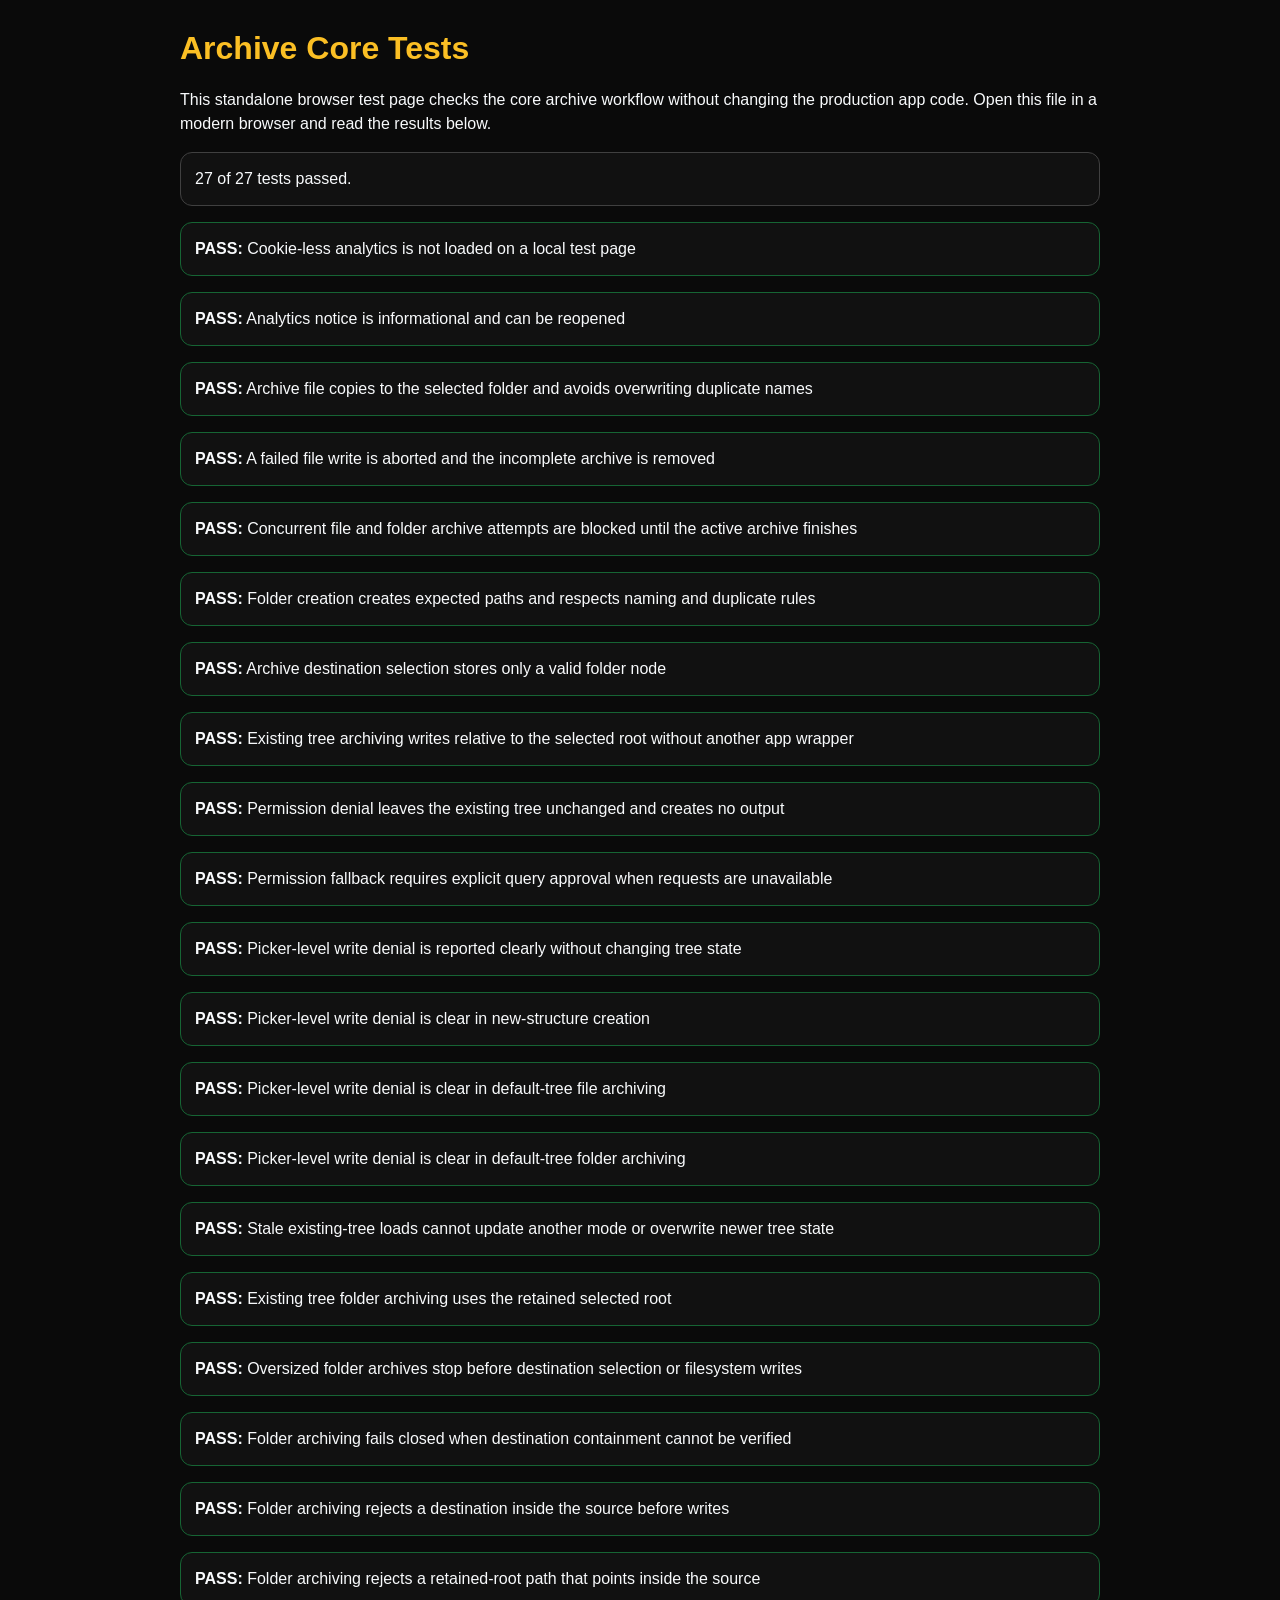
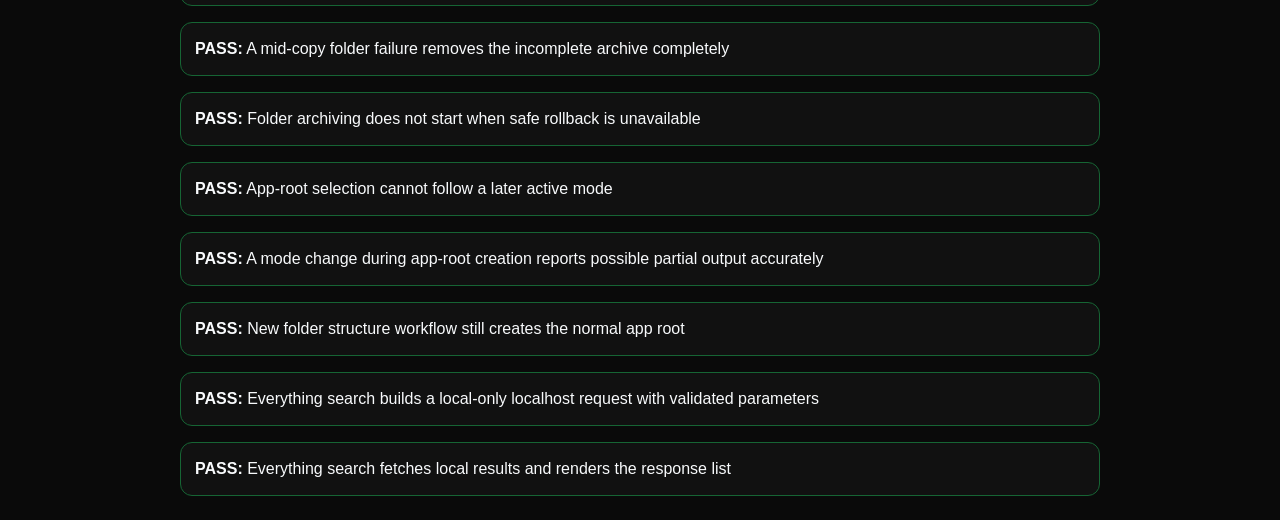
==== commit e85bac28: "Replace GA4 with cookie-less analytics" ====
--- a/tests/archive-core-tests.html
+++ b/tests/archive-core-tests.html
@@ -102,9 +102,7 @@
     <input id="folderNameInput" />
     <div id="examplesBox"></div>
     <section id="privacyNotice" hidden>
-      <p id="analyticsConsentStatus"></p>
-      <button type="button" id="allowAnalyticsButton">Allow analytics</button>
-      <button type="button" id="rejectAnalyticsButton">Reject analytics</button>
+      <button type="button" id="closeAnalyticsNoticeButton">Close</button>
     </section>
   </div>
 
@@ -299,72 +297,25 @@
       }
     }
 
-    test("Analytics remains disabled after rejection and never loads Google on local test pages", async () => {
-      const storageKey = "organizeYourPcAnalyticsConsent";
-      const previousConsent = localStorage.getItem(storageKey);
-
-      try {
-        localStorage.removeItem(storageKey);
-        window.dataLayer = [];
-        window.gtag = undefined;
-        window.AppAnalytics.initialize();
-        window.AppAnalytics.denyConsent();
-
-        const tracked = window.AppAnalytics.trackEvent("file_archive_completed");
-        assert(tracked === false, "Rejected analytics consent should block app events.");
-        assert(
-          !document.querySelector('script[data-optional-analytics="true"]'),
-          "The Google Analytics script should not load on a local test page."
-        );
-        assert(
-          !window.dataLayer.some(entry => entry[0] === "event"),
-          "No analytics event should be queued after rejection."
-        );
-      } finally {
-        if (previousConsent === null) localStorage.removeItem(storageKey);
-        else localStorage.setItem(storageKey, previousConsent);
-      }
-    });
-
-    test("Analytics consent records only approved non-sensitive events and can be changed", async () => {
-      const storageKey = "organizeYourPcAnalyticsConsent";
-      const previousConsent = localStorage.getItem(storageKey);
-
-      try {
-        localStorage.removeItem(storageKey);
-        window.dataLayer = [];
-        window.gtag = undefined;
-        window.AppPrivacyNotice.showNoticeIfNeeded();
-        assert(!document.getElementById("privacyNotice").hidden, "A new visitor should be shown the analytics choice.");
-
-        window.AppPrivacyNotice.allowAnalytics();
-        assert(window.AppAnalytics.getConsent() === "granted", "Allow should store granted analytics consent.");
-        assert(document.getElementById("privacyNotice").hidden, "The notice should close after a choice.");
-
-        const tracked = window.AppAnalytics.trackEvent("archive_failed", {
-          archive_type: "file",
-          file_name: "private-name.txt",
-          file_path: "C:/private/path"
-        });
-        const eventEntry = [...window.dataLayer].reverse().find(entry => entry[0] === "event");
-
-        assert(tracked === true, "An approved event should be queued after consent.");
-        assert(eventEntry?.[1] === "archive_failed", "The approved event name should be retained.");
-        assert(eventEntry?.[2]?.archive_type === "file", "The non-sensitive archive type should be retained.");
-        assert(!("file_name" in eventEntry[2]), "File names must never be included in analytics events.");
-        assert(!("file_path" in eventEntry[2]), "File paths must never be included in analytics events.");
-        assert(
-          window.AppAnalytics.trackEvent("unapproved_event", { file_name: "private-name.txt" }) === false,
-          "Events outside the fixed allowlist should be rejected."
-        );
-
-        window.AppPrivacyNotice.showNotice();
-        window.AppPrivacyNotice.rejectAnalytics();
-        assert(window.AppAnalytics.getConsent() === "denied", "Reject should replace a previous granted choice.");
-      } finally {
-        if (previousConsent === null) localStorage.removeItem(storageKey);
-        else localStorage.setItem(storageKey, previousConsent);
-      }
+    test("Cookie-less analytics is not loaded on a local test page", async () => {
+      window.AppAnalytics.initialize();
+      assert(
+        !document.getElementById("cookieless-analytics"),
+        "The aggregate counter should not load on a local test page."
+      );
+      assert(typeof window.AppAnalytics.trackEvent === "undefined", "The counter must not expose event tracking.");
+    });
+
+    test("Analytics notice is informational and can be reopened", async () => {
+      window.AppPrivacyNotice.showNoticeIfNeeded();
+      const notice = document.getElementById("privacyNotice");
+      assert(!notice.hidden, "The informational notice should be visible.");
+
+      window.AppPrivacyNotice.hideNotice();
+      assert(notice.hidden, "The informational notice should close without a consent choice.");
+
+      window.AppPrivacyNotice.showNotice();
+      assert(!notice.hidden, "The informational notice should be reopenable.");
     });
 
     function createDeferred() {
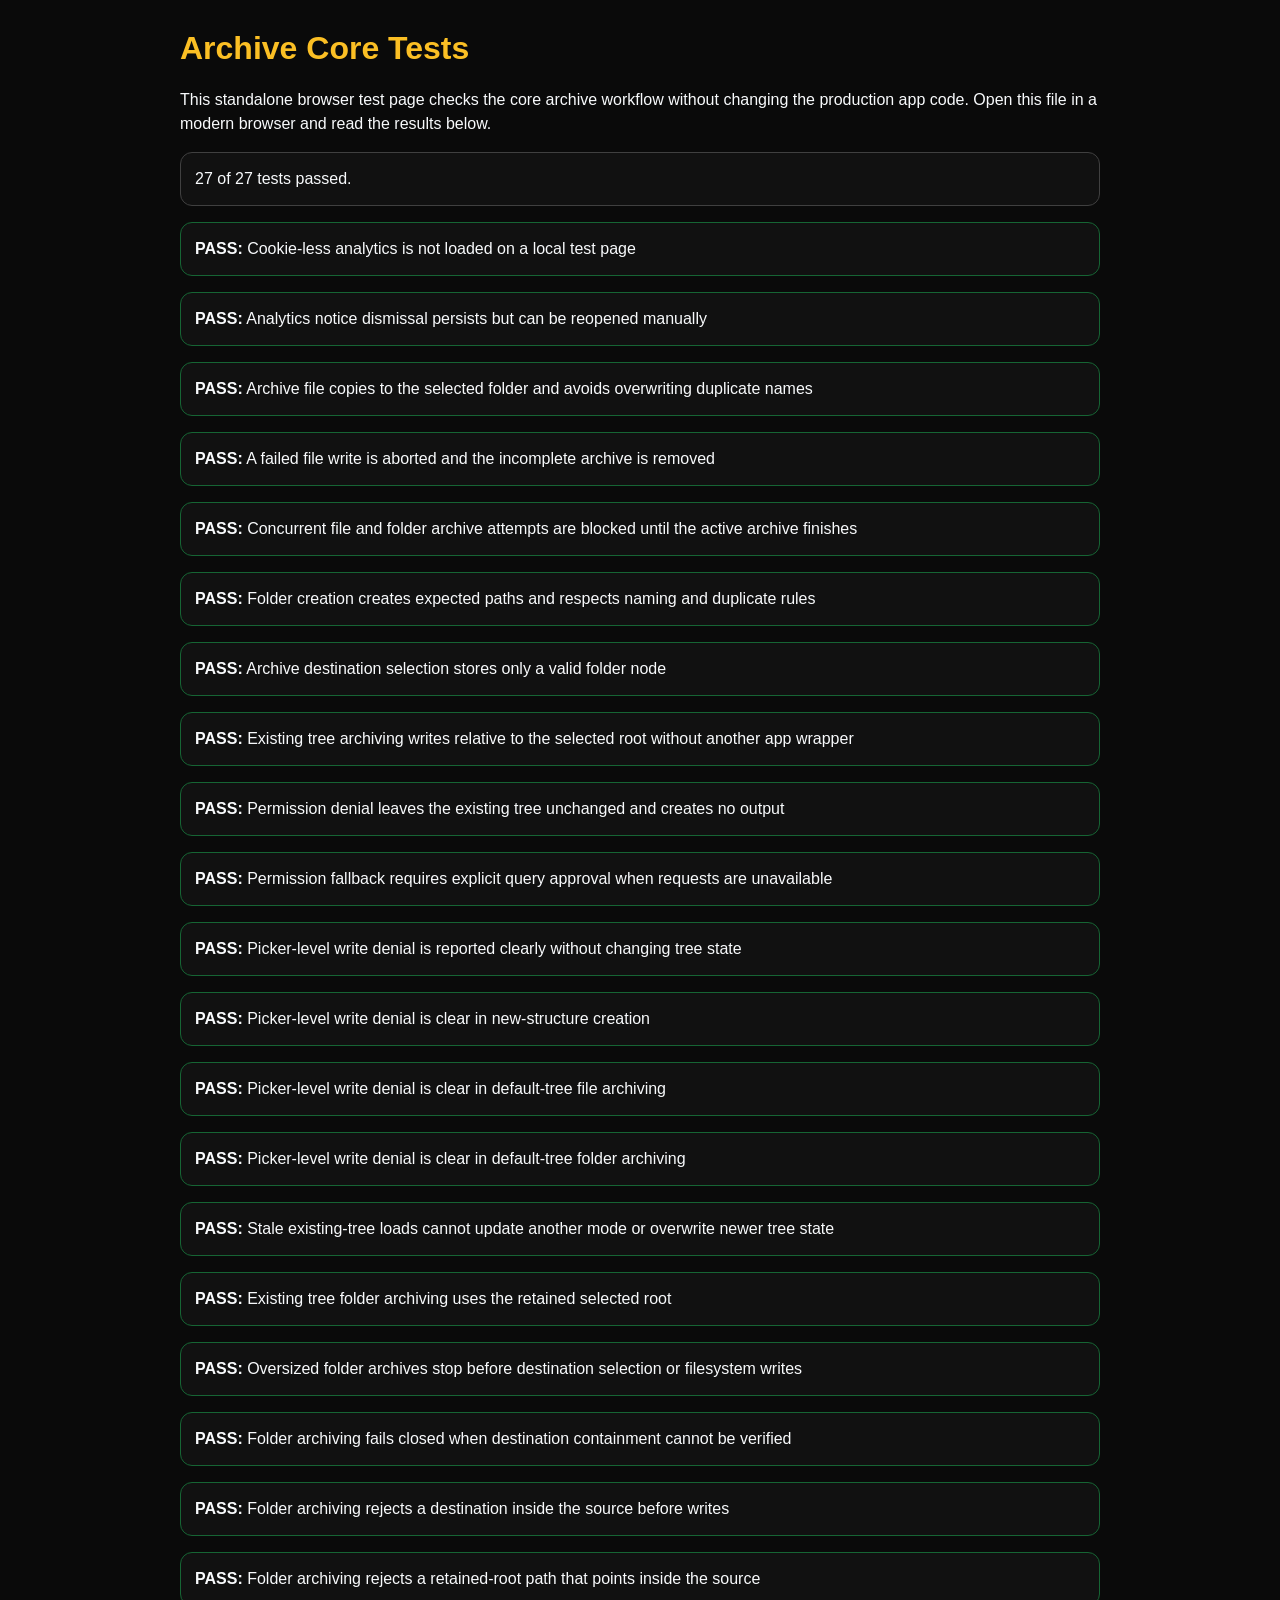
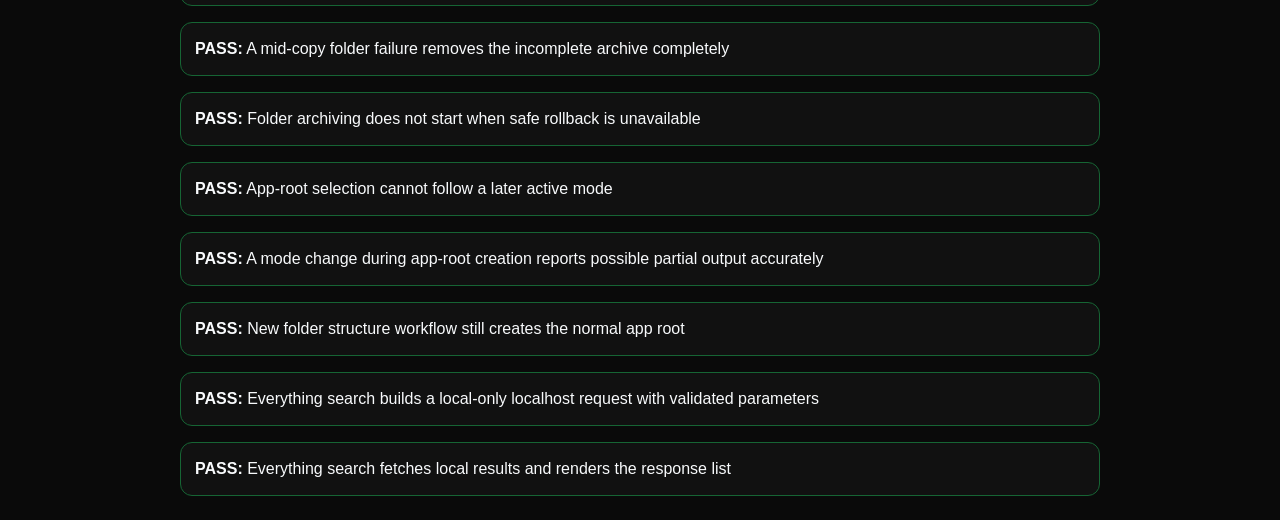
==== commit d60f5419: "fix: remember dismissal of analytics information notice" ====
--- a/tests/archive-core-tests.html
+++ b/tests/archive-core-tests.html
@@ -306,16 +306,34 @@
       assert(typeof window.AppAnalytics.trackEvent === "undefined", "The counter must not expose event tracking.");
     });
 
-    test("Analytics notice is informational and can be reopened", async () => {
-      window.AppPrivacyNotice.showNoticeIfNeeded();
+    test("Analytics notice dismissal persists but can be reopened manually", async () => {
+      const key = "organize-your-pc:analytics-notice-dismissed";
+      const previous = localStorage.getItem(key);
       const notice = document.getElementById("privacyNotice");
-      assert(!notice.hidden, "The informational notice should be visible.");
-
-      window.AppPrivacyNotice.hideNotice();
-      assert(notice.hidden, "The informational notice should close without a consent choice.");
-
-      window.AppPrivacyNotice.showNotice();
-      assert(!notice.hidden, "The informational notice should be reopenable.");
+
+      try {
+        localStorage.removeItem(key);
+        window.AppPrivacyNotice.showNoticeIfNeeded();
+        assert(!notice.hidden, "The notice should appear before dismissal.");
+
+        window.AppPrivacyNotice.hideNotice();
+        assert(notice.hidden, "Close should hide the notice.");
+        assert(localStorage.getItem(key) === "1", "Close should remember the dismissal.");
+
+        window.AppPrivacyNotice.showNoticeIfNeeded();
+        assert(notice.hidden, "A new page initialization must keep the notice hidden.");
+
+        window.AppPrivacyNotice.showNotice();
+        assert(!notice.hidden, "The footer must still be able to reopen the notice.");
+
+        window.AppPrivacyNotice.hideNotice();
+        window.AppPrivacyNotice.showNoticeIfNeeded();
+        assert(notice.hidden, "Reopening should not reset the stored dismissal.");
+      } finally {
+        if (previous === null) localStorage.removeItem(key);
+        else localStorage.setItem(key, previous);
+        notice.hidden = true;
+      }
     });
 
     function createDeferred() {
